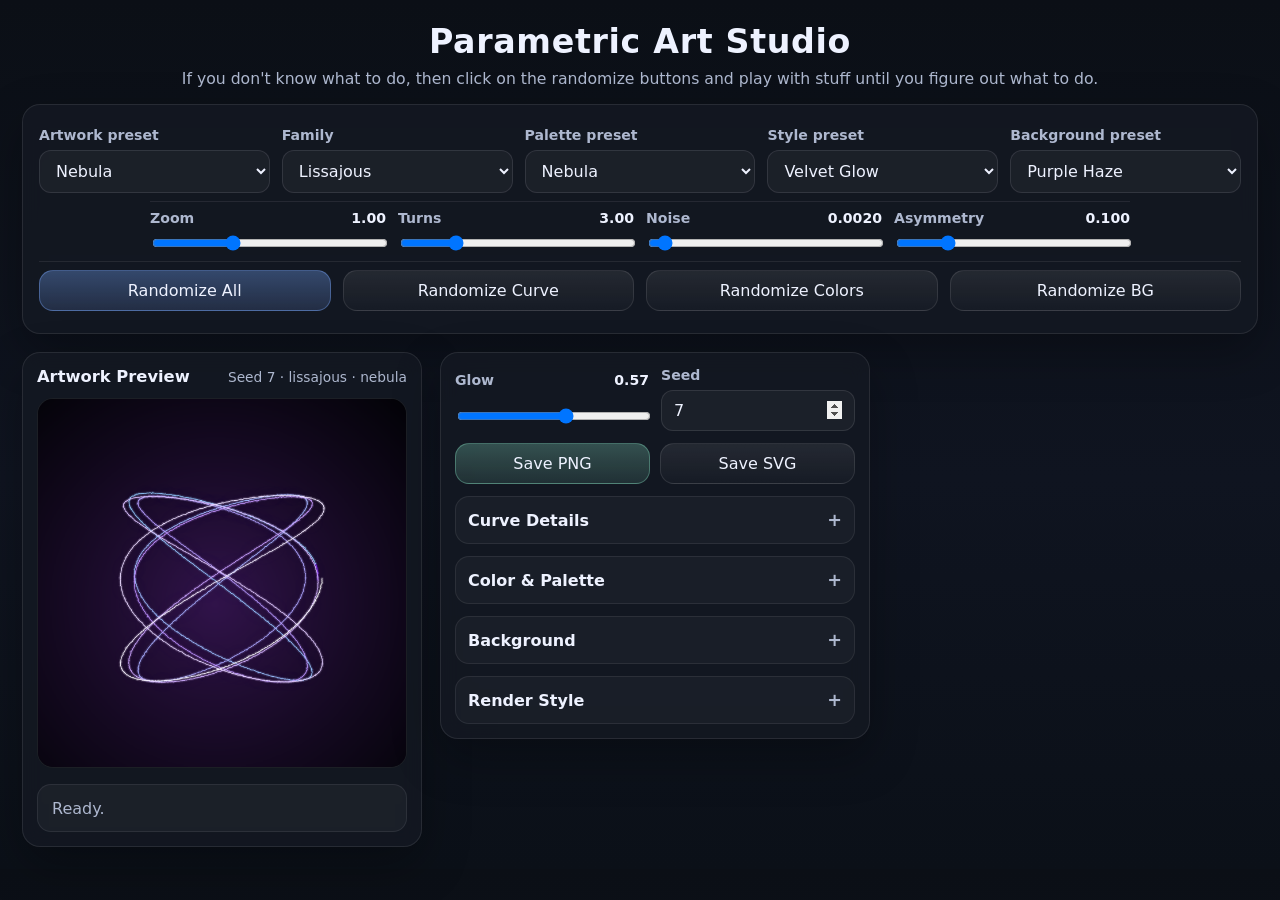
==== index.html @ 6e707bf6 "other part" ====
<!doctype html>
<html lang="en">
  <head>
    <meta charset="utf-8" />
    <meta name="viewport" content="width=device-width, initial-scale=1" />
    <title>Parametric Art Studio</title>
    <style>
      :root {
        --bg: #0d1016;
        --panel: #141923;
        --panel-2: #1a2130;
        --panel-3: #222c3f;
        --border: rgba(255, 255, 255, 0.09);
        --text: #eef2ff;
        --muted: #aeb8cf;
        --accent: #79a8ff;
        --accent-2: #8ae6c6;
        --danger: #ff7b91;
        --shadow: 0 18px 48px rgba(0, 0, 0, 0.28);
        --radius: 18px;
        --radius-sm: 12px;
      }
      * {
        box-sizing: border-box;
      }
      html,
      body {
        margin: 0;
        background: linear-gradient(180deg, #0b0f16, #0f1420 55%, #0b1018);
        color: var(--text);
        font-family:
          Inter,
          system-ui,
          -apple-system,
          BlinkMacSystemFont,
          "Segoe UI",
          sans-serif;
      }
      body {
        padding: 22px;
      }
      .app {
        max-width: 1540px;
        margin: 0 auto;
      }
      .header {
        text-align: center;
        margin-bottom: 16px;
      }
      .header h1 {
        margin: 0;
        font-size: clamp(1.6rem, 2.6vw, 2.3rem);
        font-weight: 700;
        letter-spacing: 0.02em;
      }
      .header p {
        margin: 8px 0 0;
        color: var(--muted);
        font-size: 0.98rem;
      }
      .quick-create {
        background: rgba(20, 25, 35, 0.82);
        border: 1px solid var(--border);
        border-radius: var(--radius);
        padding: 14px 16px;
        box-shadow: var(--shadow);
        backdrop-filter: blur(10px);
        margin-bottom: 18px;
      }
      .qc-row {
        display: grid;
        gap: 12px;
        padding: 8px 0;
      }
      .qc-row + .qc-row {
        border-top: 1px solid rgba(255, 255, 255, 0.08);
      }
      .qc-row.row-presets {
        grid-template-columns: repeat(5, minmax(160px, 1fr));
      }
      .qc-row.row-shared {
        grid-template-columns: repeat(4, minmax(180px, 1fr));
        max-width: 980px;
        margin: 0 auto;
      }
      .qc-row.row-actions {
        grid-template-columns: repeat(4, minmax(160px, 1fr));
      }
      .main {
        display: grid;
        grid-template-columns: minmax(400px, 0.5fr) 430px;
        gap: 18px;
        align-items: start;
      }
      .preview-card,
      .controls-card {
        background: rgba(20, 25, 35, 0.82);
        border: 1px solid var(--border);
        border-radius: var(--radius);
        box-shadow: var(--shadow);
        backdrop-filter: blur(10px);
      }
      .preview-card {
        padding: 14px;
      }
      .preview-top {
        display: flex;
        justify-content: space-between;
        align-items: center;
        gap: 12px;
        margin-bottom: 12px;
      }
      .preview-top h2 {
        font-size: 1.02rem;
        margin: 0;
        font-weight: 600;
      }
      .preview-meta {
        color: var(--muted);
        font-size: 0.86rem;
      }
      .preview-wrap {
        position: relative;
        width: 100%;
        aspect-ratio: 1/1;
        background: #090c12;
        border-radius: 16px;
        overflow: hidden;
        border: 1px solid rgba(255, 255, 255, 0.08);
      }
      canvas#preview {
        width: 100%;
        height: 100%;
        display: block;
      }
      .controls-card {
        padding: 14px;
      }
      .sticky {
        position: sticky;
        top: 18px;
      }
      .control-grid-2 {
        display: grid;
        grid-template-columns: 1fr 1fr;
        gap: 12px;
        margin-bottom: 12px;
      }
      .control {
        display: grid;
        gap: 7px;
        min-width: 0;
      }
      .control label,
      .inline-label {
        display: flex;
        justify-content: space-between;
        align-items: center;
        gap: 10px;
        font-size: 0.88rem;
        color: var(--muted);
        font-weight: 600;
      }
      .control input[type="range"] {
        width: 100%;
      }
      .control input[type="number"],
      .control select,
      .control input[type="color"] {
        width: 100%;
        border: 1px solid rgba(255, 255, 255, 0.1);
        border-radius: 12px;
        background: rgba(255, 255, 255, 0.04);
        color: var(--text);
        padding: 10px 12px;
        font: inherit;
      }
      .control input[type="number"]::-webkit-outer-spin-button,
      .control input[type="number"]::-webkit-inner-spin-button {
        opacity: 1;
      }
      .control input[type="color"] {
        padding: 6px;
        min-height: 42px;
      }
      .readout {
        color: var(--text);
        font-variant-numeric: tabular-nums;
      }
      .button-row {
        display: grid;
        grid-template-columns: 1fr 1fr;
        gap: 10px;
        margin-bottom: 12px;
      }
      .button-row.single {
        grid-template-columns: 1fr;
      }
      button {
        border: 1px solid rgba(255, 255, 255, 0.1);
        border-radius: 14px;
        background: linear-gradient(
          180deg,
          rgba(255, 255, 255, 0.08),
          rgba(255, 255, 255, 0.02)
        );
        color: var(--text);
        font: inherit;
        padding: 10px 14px;
        cursor: pointer;
        transition:
          transform 0.12s ease,
          border-color 0.12s ease,
          background 0.12s ease;
      }
      button:hover {
        transform: translateY(-1px);
        border-color: rgba(255, 255, 255, 0.18);
      }
      button.primary {
        background: linear-gradient(
          180deg,
          rgba(121, 168, 255, 0.34),
          rgba(121, 168, 255, 0.16)
        );
        border-color: rgba(121, 168, 255, 0.38);
      }
      button.success {
        background: linear-gradient(
          180deg,
          rgba(138, 230, 198, 0.28),
          rgba(138, 230, 198, 0.12)
        );
        border-color: rgba(138, 230, 198, 0.34);
      }
      details {
        background: rgba(255, 255, 255, 0.03);
        border: 1px solid rgba(255, 255, 255, 0.08);
        border-radius: 14px;
        padding: 0 12px;
        margin-top: 12px;
        overflow: hidden;
      }
      details[open] {
        background: rgba(255, 255, 255, 0.045);
      }
      summary {
        list-style: none;
        cursor: pointer;
        padding: 13px 0;
        font-weight: 600;
        display: flex;
        align-items: center;
        justify-content: space-between;
      }
      summary::-webkit-details-marker {
        display: none;
      }
      summary::after {
        content: "+";
        color: var(--muted);
        font-size: 1.1rem;
      }
      details[open] summary::after {
        content: "–";
      }
      .panel-body {
        padding: 0 0 14px;
        display: grid;
        gap: 12px;
      }
      .subgroup {
        display: grid;
        gap: 10px;
        padding: 12px;
        background: rgba(255, 255, 255, 0.03);
        border: 1px solid rgba(255, 255, 255, 0.06);
        border-radius: 12px;
      }
      .subgroup-title {
        font-size: 0.8rem;
        letter-spacing: 0.05em;
        color: var(--muted);
        text-transform: uppercase;
        font-weight: 700;
      }
      .palette-grid {
        display: grid;
        grid-template-columns: repeat(2, minmax(0, 1fr));
        gap: 10px;
      }
      .palette-grid .control {
        min-width: 0;
      }
      .inline-check {
        display: flex;
        align-items: center;
        justify-content: space-between;
        gap: 12px;
        padding: 8px 0 2px;
        color: var(--muted);
        font-size: 0.88rem;
        font-weight: 600;
      }
      .mode-select {
        display: grid;
        gap: 10px;
      }
      .status {
        margin-top: 16px;
        border: 1px solid rgba(255, 255, 255, 0.08);
        background: rgba(255, 255, 255, 0.04);
        color: var(--muted);
        padding: 12px 14px;
        border-radius: 14px;
        min-height: 48px;
        display: flex;
        align-items: center;
      }
      .status.good {
        border-color: rgba(138, 230, 198, 0.22);
        color: #dcfff3;
      }
      .status.warn {
        border-color: rgba(255, 123, 145, 0.22);
        color: #ffe0e6;
      }
      .muted-note {
        color: var(--muted);
        font-size: 0.82rem;
        line-height: 1.4;
      }
      .hidden {
        display: none !important;
      }
      @media (max-width: 1180px) {
        .main {
          grid-template-columns: 1fr;
        }
        .sticky {
          position: static;
        }
      }
      @media (max-width: 920px) {
        .qc-row.row-presets {
          grid-template-columns: repeat(2, minmax(0, 1fr));
        }
        .qc-row.row-shared {
          grid-template-columns: repeat(2, minmax(0, 1fr));
        }
        .qc-row.row-actions {
          grid-template-columns: repeat(2, minmax(0, 1fr));
        }
        .palette-grid {
          grid-template-columns: 1fr;
        }
      }
      @media (max-width: 560px) {
        body {
          padding: 14px;
        }
        .qc-row.row-presets,
        .qc-row.row-shared,
        .qc-row.row-actions,
        .control-grid-2,
        .button-row {
          grid-template-columns: 1fr;
        }
      }
    </style>
  </head>
  <body>
    <div class="app">
      <div class="header">
        <h1>Parametric Art Studio</h1>
        <p>
          If you don't know what to do, then click on the randomize buttons and
          play with stuff until you figure out what to do.
        </p>
      </div>

      <section class="quick-create">
        <div class="qc-row row-presets">
          <div class="control">
            <label for="artwork_preset">Artwork preset</label
            ><select id="artwork_preset"></select>
          </div>
          <div class="control">
            <label for="family">Family</label
            ><select id="family"></select>
          </div>
          <div class="control">
            <label for="palette_preset">Palette preset</label
            ><select id="palette_preset"></select>
          </div>
          <div class="control">
            <label for="style_preset">Style preset</label
            ><select id="style_preset"></select>
          </div>
          <div class="control">
            <label for="background_preset">Background preset</label
            ><select id="background_preset"></select>
          </div>
        </div>
        <div class="qc-row row-shared">
          <div class="control">
            <label for="zoom"
              >Zoom
              <span
                class="readout"
                data-output-for="zoom"
                data-decimals="2"
              ></span
            ></label>
            <input id="zoom" type="range" min="0.5" max="2" step="0.01" />
          </div>
          <div class="control">
            <label for="turns"
              >Turns
              <span
                class="readout"
                data-output-for="turns"
                data-decimals="2"
              ></span
            ></label>
            <input id="turns" type="range" min="0.5" max="12" step="0.1" />
          </div>
          <div class="control">
            <label for="noise_strength"
              >Noise
              <span
                class="readout"
                data-output-for="noise_strength"
                data-decimals="4"
              ></span
            ></label>
            <input
              id="noise_strength"
              type="range"
              min="0"
              max="0.05"
              step="0.0005"
            />
          </div>
          <div class="control">
            <label for="asymmetry"
              >Asymmetry
              <span
                class="readout"
                data-output-for="asymmetry"
                data-decimals="3"
              ></span
            ></label>
            <input id="asymmetry" type="range" min="0" max="0.5" step="0.005" />
          </div>
        </div>
        <div class="qc-row row-actions">
          <button id="btn_randomize_all" class="primary">Randomize All</button>
          <button id="btn_randomize_curve">Randomize Curve</button>
          <button id="btn_randomize_colors">Randomize Colors</button>
          <button id="btn_randomize_background">Randomize BG</button>
        </div>
      </section>

      <section class="main">
        <div class="preview-card">
          <div class="preview-top">
            <h2>Artwork Preview</h2>
            <div class="preview-meta" id="preview_meta">
              Seed 7 · lissajous · nebula
            </div>
          </div>
          <div class="preview-wrap">
            <canvas id="preview"></canvas>
          </div>
          <div class="status" id="status">Ready.</div>
        </div>

        <div class="controls-card sticky">
          <div class="control-grid-2">
            <div class="control">
              <label for="glow_macro"
                >Glow
                <span
                  class="readout"
                  data-output-for="glow_macro"
                  data-decimals="2"
                ></span
              ></label>
              <input id="glow_macro" type="range" min="0" max="1" step="0.01" />
            </div>
            <div class="control">
              <label for="seed">Seed</label>
              <input id="seed" type="number" min="0" max="9999" step="1" />
            </div>
          </div>

          <div class="button-row">
            <button id="btn_save_png" class="success">Save PNG</button>
            <button id="btn_save_svg">Save SVG</button>
          </div>

          <details>
            <summary>Curve Details</summary>
            <div class="panel-body">
              <div id="curve_box_lissajous" class="subgroup">
                <div class="subgroup-title">Lissajous</div>
                <div class="control">
                  <label for="liss_a"
                    >A frequency
                    <span
                      class="readout"
                      data-output-for="liss_a"
                      data-decimals="0"
                    ></span></label
                  ><input id="liss_a" type="range" min="1" max="12" step="1" />
                </div>
                <div class="control">
                  <label for="liss_b"
                    >B frequency
                    <span
                      class="readout"
                      data-output-for="liss_b"
                      data-decimals="0"
                    ></span></label
                  ><input id="liss_b" type="range" min="1" max="12" step="1" />
                </div>
                <div class="control">
                  <label for="liss_delta"
                    >Phase
                    <span
                      class="readout"
                      data-output-for="liss_delta"
                      data-decimals="2"
                    ></span></label
                  ><input
                    id="liss_delta"
                    type="range"
                    min="0"
                    max="6.283185307179586"
                    step="0.01"
                  />
                </div>
              </div>
              <div id="curve_box_rose" class="subgroup">
                <div class="subgroup-title">Rose</div>
                <div class="control">
                  <label for="rose_k"
                    >Petal k
                    <span
                      class="readout"
                      data-output-for="rose_k"
                      data-decimals="0"
                    ></span></label
                  ><input id="rose_k" type="range" min="1" max="16" step="1" />
                </div>
                <div class="control">
                  <label for="rose_radial_wobble"
                    >Radial wobble
                    <span
                      class="readout"
                      data-output-for="rose_radial_wobble"
                      data-decimals="3"
                    ></span></label
                  ><input
                    id="rose_radial_wobble"
                    type="range"
                    min="0"
                    max="0.5"
                    step="0.005"
                  />
                </div>
                <div class="control">
                  <label for="rose_wobble_freq"
                    >Wobble frequency
                    <span
                      class="readout"
                      data-output-for="rose_wobble_freq"
                      data-decimals="0"
                    ></span></label
                  ><input
                    id="rose_wobble_freq"
                    type="range"
                    min="1"
                    max="20"
                    step="1"
                  />
                </div>
              </div>
              <div id="curve_box_epitrochoid" class="subgroup">
                <div class="subgroup-title">Epitrochoid</div>
                <div class="control">
                  <label for="epi_R"
                    >Outer R
                    <span
                      class="readout"
                      data-output-for="epi_R"
                      data-decimals="0"
                    ></span></label
                  ><input id="epi_R" type="range" min="1" max="12" step="1" />
                </div>
                <div class="control">
                  <label for="epi_r"
                    >Inner r
                    <span
                      class="readout"
                      data-output-for="epi_r"
                      data-decimals="0"
                    ></span></label
                  ><input id="epi_r" type="range" min="1" max="12" step="1" />
                </div>
                <div class="control">
                  <label for="epi_d"
                    >Offset d
                    <span
                      class="readout"
                      data-output-for="epi_d"
                      data-decimals="2"
                    ></span></label
                  ><input id="epi_d" type="range" min="0" max="12" step="0.1" />
                </div>
              </div>
              <div id="curve_box_burst" class="subgroup">
                <div class="subgroup-title">Burst</div>
                <div class="control">
                  <label for="burst_amp1"
                    >Amp 1
                    <span
                      class="readout"
                      data-output-for="burst_amp1"
                      data-decimals="2"
                    ></span></label
                  ><input
                    id="burst_amp1"
                    type="range"
                    min="0"
                    max="1"
                    step="0.01"
                  />
                </div>
                <div class="control">
                  <label for="burst_amp2"
                    >Amp 2
                    <span
                      class="readout"
                      data-output-for="burst_amp2"
                      data-decimals="2"
                    ></span></label
                  ><input
                    id="burst_amp2"
                    type="range"
                    min="0"
                    max="1"
                    step="0.01"
                  />
                </div>
                <div class="control">
                  <label for="burst_f1"
                    >Freq 1
                    <span
                      class="readout"
                      data-output-for="burst_f1"
                      data-decimals="0"
                    ></span></label
                  ><input
                    id="burst_f1"
                    type="range"
                    min="1"
                    max="30"
                    step="1"
                  />
                </div>
                <div class="control">
                  <label for="burst_f2"
                    >Freq 2
                    <span
                      class="readout"
                      data-output-for="burst_f2"
                      data-decimals="0"
                    ></span></label
                  ><input
                    id="burst_f2"
                    type="range"
                    min="1"
                    max="30"
                    step="1"
                  />
                </div>
                <div class="control">
                  <label for="burst_delta"
                    >Phase
                    <span
                      class="readout"
                      data-output-for="burst_delta"
                      data-decimals="2"
                    ></span></label
                  ><input
                    id="burst_delta"
                    type="range"
                    min="0"
                    max="6.283185307179586"
                    step="0.01"
                  />
                </div>
              </div>
            </div>
          </details>

          <details>
            <summary>Color &amp; Palette</summary>
            <div class="panel-body">
              <div class="control">
                <label for="color_mode">Mode</label
                ><select id="color_mode"></select>
              </div>

              <div id="color_box_palette" class="subgroup">
                <div class="subgroup-title">Palette</div>
                <div class="control">
                  <label for="palette_name">Palette</label
                  ><select id="palette_name"></select>
                </div>
                <div class="control">
                  <label for="palette_distribution">Distribution</label
                  ><select id="palette_distribution"></select>
                </div>
                <label class="inline-check"
                  ><span>Manual palette</span
                  ><input id="palette_manual_enabled" type="checkbox"
                /></label>
                <div id="palette_manual_block">
                  <div class="control">
                    <label for="palette_size"
                      >Palette size
                      <span
                        class="readout"
                        data-output-for="palette_size"
                        data-decimals="0"
                      ></span></label
                    ><input
                      id="palette_size"
                      type="range"
                      min="2"
                      max="6"
                      step="1"
                    />
                  </div>
                  <div class="palette-grid">
                    <div class="control" id="palette_color_wrap_1">
                      <label for="palette_color_1">Color 1</label
                      ><input id="palette_color_1" type="color" />
                    </div>
                    <div class="control" id="palette_color_wrap_2">
                      <label for="palette_color_2">Color 2</label
                      ><input id="palette_color_2" type="color" />
                    </div>
                    <div class="control" id="palette_color_wrap_3">
                      <label for="palette_color_3">Color 3</label
                      ><input id="palette_color_3" type="color" />
                    </div>
                    <div class="control" id="palette_color_wrap_4">
                      <label for="palette_color_4">Color 4</label
                      ><input id="palette_color_4" type="color" />
                    </div>
                    <div class="control" id="palette_color_wrap_5">
                      <label for="palette_color_5">Color 5</label
                      ><input id="palette_color_5" type="color" />
                    </div>
                    <div class="control" id="palette_color_wrap_6">
                      <label for="palette_color_6">Color 6</label
                      ><input id="palette_color_6" type="color" />
                    </div>
                  </div>
                </div>
              </div>

              <div id="color_box_colormap" class="subgroup">
                <div class="subgroup-title">Colormap</div>
                <div class="control">
                  <label for="colormap">Colormap</label
                  ><select id="colormap"></select>
                </div>
                <div class="control">
                  <label for="colormap_span_lo"
                    >Span low
                    <span
                      class="readout"
                      data-output-for="colormap_span_lo"
                      data-decimals="2"
                    ></span></label
                  ><input
                    id="colormap_span_lo"
                    type="range"
                    min="0"
                    max="1"
                    step="0.01"
                  />
                </div>
                <div class="control">
                  <label for="colormap_span_hi"
                    >Span high
                    <span
                      class="readout"
                      data-output-for="colormap_span_hi"
                      data-decimals="2"
                    ></span></label
                  ><input
                    id="colormap_span_hi"
                    type="range"
                    min="0"
                    max="1"
                    step="0.01"
                  />
                </div>
              </div>

              <div class="control">
                <label for="curve_opacity"
                  >Curve opacity
                  <span
                    class="readout"
                    data-output-for="curve_opacity"
                    data-decimals="2"
                  ></span></label
                ><input
                  id="curve_opacity"
                  type="range"
                  min="0.1"
                  max="1"
                  step="0.01"
                />
              </div>
              <div class="control">
                <label for="num_curve_colors"
                  >Curve colors
                  <span
                    class="readout"
                    data-output-for="num_curve_colors"
                    data-decimals="0"
                  ></span></label
                ><input
                  id="num_curve_colors"
                  type="range"
                  min="1"
                  max="12"
                  step="1"
                />
              </div>
              <div class="control">
                <label for="color_shift"
                  >Color shift
                  <span
                    class="readout"
                    data-output-for="color_shift"
                    data-decimals="2"
                  ></span></label
                ><input
                  id="color_shift"
                  type="range"
                  min="-0.5"
                  max="0.5"
                  step="0.01"
                />
              </div>
            </div>
          </details>

          <details>
            <summary>Background</summary>
            <div class="panel-body">
              <div class="control">
                <label for="background_mode">Background mode</label
                ><select id="background_mode"></select>
              </div>

              <div id="bg_box_solid" class="subgroup">
                <div class="subgroup-title">Solid</div>
                <div class="control">
                  <label for="bg_solid_color">Color</label
                  ><input id="bg_solid_color" type="color" />
                </div>
              </div>
              <div id="bg_box_linear" class="subgroup">
                <div class="subgroup-title">Linear</div>
                <div class="control">
                  <label for="bg_linear_top">Top</label
                  ><input id="bg_linear_top" type="color" />
                </div>
                <div class="control">
                  <label for="bg_linear_bottom">Bottom</label
                  ><input id="bg_linear_bottom" type="color" />
                </div>
                <div class="control">
                  <label for="bg_linear_angle"
                    >Angle
                    <span
                      class="readout"
                      data-output-for="bg_linear_angle"
                      data-decimals="0"
                    ></span></label
                  ><input
                    id="bg_linear_angle"
                    type="range"
                    min="0"
                    max="180"
                    step="1"
                  />
                </div>
              </div>
              <div id="bg_box_radial" class="subgroup">
                <div class="subgroup-title">Radial</div>
                <div class="control">
                  <label for="bg_radial_inner">Inner</label
                  ><input id="bg_radial_inner" type="color" />
                </div>
                <div class="control">
                  <label for="bg_radial_outer">Outer</label
                  ><input id="bg_radial_outer" type="color" />
                </div>
                <div class="control">
                  <label for="bg_radial_center_x"
                    >Center X
                    <span
                      class="readout"
                      data-output-for="bg_radial_center_x"
                      data-decimals="2"
                    ></span></label
                  ><input
                    id="bg_radial_center_x"
                    type="range"
                    min="0"
                    max="1"
                    step="0.01"
                  />
                </div>
                <div class="control">
                  <label for="bg_radial_center_y"
                    >Center Y
                    <span
                      class="readout"
                      data-output-for="bg_radial_center_y"
                      data-decimals="2"
                    ></span></label
                  ><input
                    id="bg_radial_center_y"
                    type="range"
                    min="0"
                    max="1"
                    step="0.01"
                  />
                </div>
                <div class="control">
                  <label for="bg_radial_radius_bias"
                    >Radius bias
                    <span
                      class="readout"
                      data-output-for="bg_radial_radius_bias"
                      data-decimals="2"
                    ></span></label
                  ><input
                    id="bg_radial_radius_bias"
                    type="range"
                    min="0.25"
                    max="2"
                    step="0.01"
                  />
                </div>
              </div>
              <div id="bg_box_mesh" class="subgroup">
                <div class="subgroup-title">Mesh</div>
                <div class="control">
                  <label for="bg_mesh_tl">Top left</label
                  ><input id="bg_mesh_tl" type="color" />
                </div>
                <div class="control">
                  <label for="bg_mesh_tr">Top right</label
                  ><input id="bg_mesh_tr" type="color" />
                </div>
                <div class="control">
                  <label for="bg_mesh_bl">Bottom left</label
                  ><input id="bg_mesh_bl" type="color" />
                </div>
                <div class="control">
                  <label for="bg_mesh_br">Bottom right</label
                  ><input id="bg_mesh_br" type="color" />
                </div>
              </div>

              <div class="control">
                <label for="bg_brightness"
                  >Brightness
                  <span
                    class="readout"
                    data-output-for="bg_brightness"
                    data-decimals="2"
                  ></span></label
                ><input
                  id="bg_brightness"
                  type="range"
                  min="0.5"
                  max="1.5"
                  step="0.01"
                />
              </div>
              <div class="control">
                <label for="bg_contrast"
                  >Contrast
                  <span
                    class="readout"
                    data-output-for="bg_contrast"
                    data-decimals="2"
                  ></span></label
                ><input
                  id="bg_contrast"
                  type="range"
                  min="0.5"
                  max="1.5"
                  step="0.01"
                />
              </div>
              <div class="control">
                <label for="bg_texture_strength"
                  >Texture
                  <span
                    class="readout"
                    data-output-for="bg_texture_strength"
                    data-decimals="3"
                  ></span></label
                ><input
                  id="bg_texture_strength"
                  type="range"
                  min="0"
                  max="0.25"
                  step="0.005"
                />
              </div>
              <div class="control">
                <label for="bg_vignette_strength"
                  >Vignette
                  <span
                    class="readout"
                    data-output-for="bg_vignette_strength"
                    data-decimals="2"
                  ></span></label
                ><input
                  id="bg_vignette_strength"
                  type="range"
                  min="0"
                  max="0.8"
                  step="0.01"
                />
              </div>
            </div>
          </details>

          <details>
            <summary>Render Style</summary>
            <div class="panel-body">
              <div class="control">
                <label for="line_width"
                  >Line width
                  <span
                    class="readout"
                    data-output-for="line_width"
                    data-decimals="2"
                  ></span></label
                ><input
                  id="line_width"
                  type="range"
                  min="0.3"
                  max="5"
                  step="0.01"
                />
              </div>
              <div class="control">
                <label for="glow_layers"
                  >Glow layers
                  <span
                    class="readout"
                    data-output-for="glow_layers"
                    data-decimals="0"
                  ></span></label
                ><input
                  id="glow_layers"
                  type="range"
                  min="0"
                  max="20"
                  step="1"
                />
              </div>
              <div class="control">
                <label for="glow_alpha"
                  >Glow alpha
                  <span
                    class="readout"
                    data-output-for="glow_alpha"
                    data-decimals="3"
                  ></span></label
                ><input
                  id="glow_alpha"
                  type="range"
                  min="0"
                  max="0.2"
                  step="0.001"
                />
              </div>
              <div class="control">
                <label for="glow_scale"
                  >Glow scale
                  <span
                    class="readout"
                    data-output-for="glow_scale"
                    data-decimals="2"
                  ></span></label
                ><input
                  id="glow_scale"
                  type="range"
                  min="1"
                  max="6"
                  step="0.01"
                />
              </div>
              <div class="control">
                <label for="main_alpha"
                  >Main alpha
                  <span
                    class="readout"
                    data-output-for="main_alpha"
                    data-decimals="2"
                  ></span></label
                ><input
                  id="main_alpha"
                  type="range"
                  min="0.1"
                  max="1"
                  step="0.01"
                />
              </div>
              <label class="inline-check"
                ><span>Mystery Switch</span
                ><input id="segment_blending" type="checkbox"
              /></label>
            </div>
          </details>
        </div>
      </section>
    </div>

    <script>
      const DATA = {
        FAMILY_OPTIONS: [
          ["Lissajous", "lissajous"],
          ["Rose", "rose"],
          ["Epitrochoid", "epitrochoid"],
          ["Burst", "burst"],
        ],
        COLOR_MODE_OPTIONS: [
          ["Palette", "palette"],
          ["Colormap", "colormap"],
        ],
        BACKGROUND_MODE_OPTIONS: [
          ["Solid", "solid"],
          ["Linear", "linear"],
          ["Radial", "radial"],
          ["Mesh", "mesh"],
        ],
        PALETTE_DISTRIBUTION_OPTIONS: [
          ["Even Segments", "even_segments"],
          ["Weighted", "weighted"],
          ["Gradient Blend", "gradient_blend"],
        ],
        DEFAULT_RANDOMIZATION_INTENSITY: "moderate",
        CURATED_COLORMAPS: [
          "winter",
          "spring",
          "summer",
          "autumn",
          "viridis",
          "plasma",
          "cividis",
          "cool",
          "twilight",
          "turbo",
          "hsv",
          "jet",
        ],
        POINTS: 10000,
        PALETTE_PRESETS: {
          custom: [],
          nebula: ["#8fd3ff", "#bf8fff", "#ffffff"],
          aurora: ["#72f1b8", "#7ea8ff", "#d9a7ff"],
          ember: ["#ffb347", "#ff7043", "#fff1cc"],
          sunset_bloom: ["#ff8fa3", "#ffc6a5", "#ffe8d6"],
          ice_mono: ["#dff6ff", "#89c2ff", "#5a87ff"],
          noir_neon: ["#f5f5f5", "#ff00aa", "#101010"],
          gold_filament: ["#ffd166", "#fff1b6", "#8c6a00"],
          plasma: ["#00e5ff", "#7b61ff", "#ffffff"],
        },
        BACKGROUND_PRESETS: {
          custom: { mode: "linear" },
          deep_space: {
            mode: "linear",
            linear: { top: "#120a2a", bottom: "#030308", angle: 90 },
          },
          purple_haze: {
            mode: "radial",
            radial: {
              inner: "#31134b",
              outer: "#030308",
              center_x: 0.48,
              center_y: 0.56,
              radius_bias: 1.0,
            },
          },
          ember_fog: {
            mode: "radial",
            radial: {
              inner: "#4b180f",
              outer: "#040202",
              center_x: 0.52,
              center_y: 0.45,
              radius_bias: 1.15,
            },
          },
          cyan_void: {
            mode: "linear",
            linear: { top: "#07111d", bottom: "#020204", angle: 90 },
          },
          twilight_mesh: {
            mode: "mesh",
            mesh: {
              tl: "#160a2f",
              tr: "#09203f",
              bl: "#030308",
              br: "#1e0d2b",
            },
          },
          warm_smoke: {
            mode: "linear",
            linear: { top: "#2b160f", bottom: "#060303", angle: 90 },
          },
          velvet_black: {
            mode: "radial",
            radial: {
              inner: "#171721",
              outer: "#020202",
              center_x: 0.5,
              center_y: 0.5,
              radius_bias: 0.9,
            },
          },
          aurora_night: {
            mode: "linear",
            linear: { top: "#0b1a20", bottom: "#130d29", angle: 90 },
          },
        },
        STYLE_PRESETS: {
          custom: {},
          fine_wire: {
            line_width: 1.0,
            glow_layers: 4,
            glow_alpha: 0.025,
            glow_scale: 1.4,
            main_alpha: 0.98,
          },
          velvet_glow: {
            line_width: 1.6,
            glow_layers: 8,
            glow_alpha: 0.055,
            glow_scale: 2.0,
            main_alpha: 0.95,
          },
          plasma_bloom: {
            line_width: 1.2,
            glow_layers: 12,
            glow_alpha: 0.075,
            glow_scale: 2.6,
            main_alpha: 0.96,
          },
          poster_crisp: {
            line_width: 1.9,
            glow_layers: 2,
            glow_alpha: 0.015,
            glow_scale: 1.15,
            main_alpha: 1.0,
          },
          ghost_trace: {
            line_width: 0.9,
            glow_layers: 6,
            glow_alpha: 0.03,
            glow_scale: 1.7,
            main_alpha: 0.85,
          },
        },
        ARTWORK_PRESETS: {
          custom: {},
          nebula: {
            curve: {
              family: "lissajous",
              turns: 3.0,
              asymmetry: 0.1,
              noise_strength: 0.002,
              params: { a: 3, b: 2, delta: 1.8 },
            },
            style_preset: "velvet_glow",
            palette_preset: "nebula",
            background_preset: "purple_haze",
            color: { mode: "palette", curve_color: "#9ed8ff" },
            meta_seed: 7,
          },
          flower: {
            curve: {
              family: "rose",
              turns: 2.0,
              asymmetry: 0.05,
              noise_strength: 0.001,
              params: { k: 7, radial_wobble: 0.12, wobble_freq: 8 },
            },
            style_preset: "velvet_glow",
            palette_preset: "sunset_bloom",
            background_preset: "ember_fog",
            color: { mode: "palette", curve_color: "#ffd7e6" },
            meta_seed: 12,
          },
          electric: {
            curve: {
              family: "burst",
              turns: 3.0,
              asymmetry: 0.22,
              noise_strength: 0.004,
              params: { amp1: 0.45, amp2: 0.25, f1: 9, f2: 17, delta: 0.7 },
            },
            style_preset: "plasma_bloom",
            palette_preset: "plasma",
            background_preset: "cyan_void",
            color: { mode: "palette" },
            meta_seed: 21,
          },
          spiro: {
            curve: {
              family: "epitrochoid",
              turns: 6.0,
              asymmetry: 0.03,
              noise_strength: 0.0,
              params: { R: 5, r: 3, d: 5 },
            },
            style_preset: "fine_wire",
            palette_preset: "gold_filament",
            background_preset: "warm_smoke",
            color: { mode: "palette", curve_color: "#fff1b6" },
            meta_seed: 4,
          },
          ember_bloom: {
            curve: {
              family: "rose",
              turns: 2.2,
              asymmetry: 0.08,
              noise_strength: 0.0015,
              params: { k: 5, radial_wobble: 0.09, wobble_freq: 6 },
            },
            style_preset: "velvet_glow",
            palette_preset: "ember",
            background_preset: "ember_fog",
            color: { mode: "palette" },
            meta_seed: 17,
          },
          aurora_wire: {
            curve: {
              family: "lissajous",
              turns: 2.5,
              asymmetry: 0.07,
              noise_strength: 0.001,
              params: { a: 4, b: 7, delta: 0.9 },
            },
            style_preset: "ghost_trace",
            palette_preset: "aurora",
            background_preset: "aurora_night",
            color: { mode: "palette" },
            meta_seed: 8,
          },
          noir_neon: {
            curve: {
              family: "epitrochoid",
              turns: 5.0,
              asymmetry: 0.02,
              noise_strength: 0.0,
              params: { R: 7, r: 4, d: 5 },
            },
            style_preset: "poster_crisp",
            palette_preset: "noir_neon",
            background_preset: "velvet_black",
            color: { mode: "palette", curve_color: "#f5f5f5" },
            meta_seed: 30,
          },
          plasma_halo: {
            curve: {
              family: "burst",
              turns: 4.0,
              asymmetry: 0.2,
              noise_strength: 0.006,
              params: { amp1: 0.52, amp2: 0.18, f1: 11, f2: 19, delta: 0.35 },
            },
            style_preset: "plasma_bloom",
            palette_preset: "plasma",
            background_preset: "deep_space",
            color: { mode: "palette" },
            meta_seed: 26,
          },
        },
        FAMILY_PARAM_DEFAULTS: {
          lissajous: { a: 3.0, b: 2.0, delta: 1.5707963267948966 },
          rose: { k: 5.0, radial_wobble: 0.12, wobble_freq: 6.0 },
          epitrochoid: { R: 5.0, r: 3.0, d: 5.0 },
          burst: { amp1: 0.45, amp2: 0.22, f1: 8.0, f2: 17.0, delta: 0.3 },
        },
        PARAM_RANGES: {
          "curve.turns": [0.5, 12.0],
          "curve.asymmetry": [0.0, 0.5],
          "curve.noise_strength": [0.0, 0.05],
          "curve.zoom": [0.5, 2.0],
          "style.line_width": [0.3, 5.0],
          "style.glow_layers": [0, 20],
          "style.glow_alpha": [0.0, 0.2],
          "style.glow_scale": [1.0, 6.0],
          "style.main_alpha": [0.1, 1.0],
          "background.brightness": [0.5, 1.5],
          "background.contrast": [0.5, 1.5],
          "background.texture_strength": [0.0, 0.25],
          "background.vignette_strength": [0.0, 0.8],
          "lissajous.a": [1, 12],
          "lissajous.b": [1, 12],
          "lissajous.delta": [0, 6.283185307179586],
          "rose.k": [1, 16],
          "rose.radial_wobble": [0.0, 0.5],
          "rose.wobble_freq": [1, 20],
          "epitrochoid.R": [1, 12],
          "epitrochoid.r": [1, 12],
          "epitrochoid.d": [0, 12],
          "burst.amp1": [0.0, 1.0],
          "burst.amp2": [0.0, 1.0],
          "burst.f1": [1, 30],
          "burst.f2": [1, 30],
          "burst.delta": [0, 6.283185307179586],
        },
        DEFAULT_SETTINGS: {
          meta: {
            artwork_preset: "nebula",
            style_preset: "velvet_glow",
            palette_preset: "nebula",
            background_preset: "purple_haze",
            seed: 7,
          },
          curve: {
            family: "lissajous",
            turns: 3.0,
            asymmetry: 0.1,
            noise_strength: 0.002,
            zoom: 1.0,
            params: { a: 3.0, b: 2.0, delta: 1.5707963267948966 },
          },
          style: {
            glow_macro: 0.6,
            line_width: 1.6,
            glow_layers: 8,
            glow_alpha: 0.055,
            glow_scale: 2.0,
            main_alpha: 0.95,
            segment_blending: true,
          },
          color: {
            mode: "palette",
            curve_color: "#9ed8ff",
            palette_name: "nebula",
            palette_colors: ["#8fd3ff", "#bf8fff", "#ffffff"],
            palette_size: 3,
            palette_distribution: "even_segments",
            colormap: "viridis",
            colormap_span: [0.1, 0.9],
            num_curve_colors: 3,
            curve_opacity: 0.95,
            color_shift: 0.0,
            manual_palette: false,
          },
          background: {
            mode: "radial",
            preset: "purple_haze",
            solid_color: "#05060a",
            linear: { top: "#120a2a", bottom: "#030308", angle: 90 },
            radial: {
              inner: "#31134b",
              outer: "#030308",
              center_x: 0.48,
              center_y: 0.56,
              radius_bias: 1.0,
            },
            mesh: {
              tl: "#160a2f",
              tr: "#09203f",
              bl: "#030308",
              br: "#1e0d2b",
            },
            brightness: 1.0,
            contrast: 1.0,
            texture_strength: 0.0,
            vignette_strength: 0.12,
          },
        },
      };

      const CMAPS = {
        winter: ["#0000ff", "#00ffff"],
        spring: ["#ff00ff", "#ffff00"],
        summer: ["#008066", "#ffff66"],
        autumn: ["#ff0000", "#ffff00"],
        viridis: ["#440154", "#3b528b", "#21908d", "#5dc963", "#fde725"],
        plasma: ["#0d0887", "#7e03a8", "#cc4778", "#f89540", "#f0f921"],
        cividis: ["#00204c", "#424086", "#7a7c78", "#bcae6c", "#fee838"],
        cool: ["#00ffff", "#ff00ff"],
        twilight: ["#e2d9e2", "#7b85d4", "#35204a", "#9177a8", "#e2d9e2"],
        turbo: [
          "#30123b",
          "#4145ab",
          "#2ab0ff",
          "#7ded47",
          "#f9ba38",
          "#e53935",
        ],
        hsv: [
          "#ff0000",
          "#ffff00",
          "#00ff00",
          "#00ffff",
          "#0000ff",
          "#ff00ff",
          "#ff0000",
        ],
        jet: ["#00007f", "#0000ff", "#00ffff", "#ffff00", "#ff0000", "#7f0000"],
      };

      const NON_COMPOSITION_WIDGET_KEYS = new Set(["seed"]);
      const CURVE_WIDGET_KEYS = new Set([
        "family",
        "turns",
        "asymmetry",
        "noise_strength",
        "zoom",
        "liss_a",
        "liss_b",
        "liss_delta",
        "rose_k",
        "rose_radial_wobble",
        "rose_wobble_freq",
        "epi_R",
        "epi_r",
        "epi_d",
        "burst_amp1",
        "burst_amp2",
        "burst_f1",
        "burst_f2",
        "burst_delta",
      ]);
      const STYLE_WIDGET_KEYS = new Set([
        "glow_macro",
        "line_width",
        "glow_layers",
        "glow_alpha",
        "glow_scale",
        "main_alpha",
        "segment_blending",
      ]);
      const PALETTE_WIDGET_KEYS = new Set([
        "color_mode",
        "palette_name",
        "palette_manual_enabled",
        "palette_size",
        "palette_distribution",
        "colormap",
        "colormap_span_lo",
        "colormap_span_hi",
        "curve_opacity",
        "num_curve_colors",
        "color_shift",
        "palette_color_1",
        "palette_color_2",
        "palette_color_3",
        "palette_color_4",
        "palette_color_5",
        "palette_color_6",
      ]);
      const BACKGROUND_WIDGET_KEYS = new Set([
        "background_mode",
        "bg_solid_color",
        "bg_linear_top",
        "bg_linear_bottom",
        "bg_linear_angle",
        "bg_radial_inner",
        "bg_radial_outer",
        "bg_radial_center_x",
        "bg_radial_center_y",
        "bg_radial_radius_bias",
        "bg_mesh_tl",
        "bg_mesh_tr",
        "bg_mesh_bl",
        "bg_mesh_br",
        "bg_brightness",
        "bg_contrast",
        "bg_texture_strength",
        "bg_vignette_strength",
      ]);

      const previewCanvas = document.getElementById("preview");
      const statusEl = document.getElementById("status");
      const previewMeta = document.getElementById("preview_meta");
      const previewWrap = document.querySelector(".preview-wrap");

      let state = validateSettings(deepClone(DATA.DEFAULT_SETTINGS));
      let isSyncing = false;
      let renderQueued = false;
      let bgCache = new Map();
      let activeToastKind = "";

      function $(id) {
        return document.getElementById(id);
      }
      function deepClone(v) {
        return JSON.parse(JSON.stringify(v));
      }
      function clamp(v, lo, hi) {
        return Math.max(lo, Math.min(hi, v));
      }
      function lerp(a, b, t) {
        return (1 - t) * a + t * b;
      }
      function titleize(s) {
        return String(s)
          .replace(/_/g, " ")
          .replace(/\b\w/g, (m) => m.toUpperCase());
      }
      function nowTimestampStr() {
        const d = new Date();
        const pad = (n) => String(n).padStart(2, "0");
        return `${d.getFullYear()}${pad(d.getMonth() + 1)}${pad(d.getDate())}_${pad(d.getHours())}${pad(d.getMinutes())}${pad(d.getSeconds())}`;
      }
      function rgbaString(rgb, alpha = 1) {
        return `rgba(${Math.round(rgb[0] * 255)}, ${Math.round(rgb[1] * 255)}, ${Math.round(rgb[2] * 255)}, ${alpha})`;
      }
      function hexToRgb01(hex) {
        const clean = hex.replace("#", "");
        const n = parseInt(
          clean.length === 3
            ? clean
                .split("")
                .map((ch) => ch + ch)
                .join("")
            : clean,
          16,
        );
        return [
          ((n >> 16) & 255) / 255,
          ((n >> 8) & 255) / 255,
          (n & 255) / 255,
        ];
      }
      function rgb01ToHex(rgb) {
        const vals = rgb.map((v) => clamp(v, 0, 1));
        return (
          "#" +
          vals
            .map((v) =>
              Math.round(v * 255)
                .toString(16)
                .padStart(2, "0"),
            )
            .join("")
        );
      }
      function blendRgb(c1, c2, t) {
        return [
          lerp(c1[0], c2[0], t),
          lerp(c1[1], c2[1], t),
          lerp(c1[2], c2[2], t),
        ];
      }
      function rgbToHsv(r, g, b) {
        const max = Math.max(r, g, b),
          min = Math.min(r, g, b);
        const d = max - min;
        let h = 0;
        const s = max === 0 ? 0 : d / max;
        const v = max;
        if (d !== 0) {
          switch (max) {
            case r:
              h = (g - b) / d + (g < b ? 6 : 0);
              break;
            case g:
              h = (b - r) / d + 2;
              break;
            case b:
              h = (r - g) / d + 4;
              break;
          }
          h /= 6;
        }
        return [h, s, v];
      }
      function hsvToRgb(h, s, v) {
        let r, g, b;
        const i = Math.floor(h * 6);
        const f = h * 6 - i;
        const p = v * (1 - s);
        const q = v * (1 - f * s);
        const t = v * (1 - (1 - f) * s);
        switch (i % 6) {
          case 0:
            r = v;
            g = t;
            b = p;
            break;
          case 1:
            r = q;
            g = v;
            b = p;
            break;
          case 2:
            r = p;
            g = v;
            b = t;
            break;
          case 3:
            r = p;
            g = q;
            b = v;
            break;
          case 4:
            r = t;
            g = p;
            b = v;
            break;
          case 5:
            r = v;
            g = p;
            b = q;
            break;
        }
        return [r, g, b];
      }
      function shiftColorHue(hexColor, shift) {
        const rgb = hexToRgb01(hexColor);
        const [h, s, v] = rgbToHsv(rgb[0], rgb[1], rgb[2]);
        return rgb01ToHex(hsvToRgb((h + shift + 1) % 1, s, v));
      }
      function downloadBlob(filename, blob) {
        const url = URL.createObjectURL(blob);
        const a = document.createElement("a");
        a.href = url;
        a.download = filename;
        document.body.appendChild(a);
        a.click();
        setTimeout(() => {
          URL.revokeObjectURL(url);
          a.remove();
        }, 0);
      }
      class RNG {
        constructor(seed) {
          this.seed = Number(seed) >>> 0 || 1;
          this._spare = null;
        }
        random() {
          let t = (this.seed += 0x6d2b79f5);
          t = Math.imul(t ^ (t >>> 15), t | 1);
          t ^= t + Math.imul(t ^ (t >>> 7), t | 61);
          return ((t ^ (t >>> 14)) >>> 0) / 4294967296;
        }
        uniform(lo, hi) {
          return lo + (hi - lo) * this.random();
        }
        integers(lo, hi) {
          return Math.floor(this.uniform(lo, hi));
        }
        normal() {
          if (this._spare !== null) {
            const v = this._spare;
            this._spare = null;
            return v;
          }
          let u = 0,
            v = 0;
          while (u === 0) u = this.random();
          while (v === 0) v = this.random();
          const mag = Math.sqrt(-2 * Math.log(u));
          const z0 = mag * Math.cos(2 * Math.PI * v);
          const z1 = mag * Math.sin(2 * Math.PI * v);
          this._spare = z1;
          return z0;
        }
      }

      function makeDefaultCurveParams(family) {
        return deepClone(DATA.FAMILY_PARAM_DEFAULTS[family]);
      }
      function makeDefaultSettings() {
        return deepClone(DATA.DEFAULT_SETTINGS);
      }
      function inferGlowMacro(settings) {
        const s = settings.style;
        const components = [
          clamp(s.glow_layers / 14.0, 0, 1),
          clamp(s.glow_alpha / 0.085, 0, 1),
          clamp((s.glow_scale - 1.0) / 2.0, 0, 1),
        ];
        return clamp((components[0] + components[1] + components[2]) / 3, 0, 1);
      }
      function syncMacroControls(settings) {
        settings.style.glow_macro = inferGlowMacro(settings);
        return settings;
      }
      function applyGlowMacro(settings) {
        const g = clamp(Number(settings.style.glow_macro ?? 0.6), 0, 1);
        settings.style.glow_layers = Math.round(lerp(0, 14, g));
        settings.style.glow_alpha = lerp(0.0, 0.085, g);
        settings.style.glow_scale = lerp(1.0, 3.0, g);
        return settings;
      }
      function validateCurveSettings(settings) {
        const curve = settings.curve;
        const fams = new Set(DATA.FAMILY_OPTIONS.map((v) => v[1]));
        if (!fams.has(curve.family)) curve.family = "lissajous";
        curve.turns = clamp(
          Number(curve.turns),
          ...DATA.PARAM_RANGES["curve.turns"],
        );
        curve.asymmetry = clamp(
          Number(curve.asymmetry),
          ...DATA.PARAM_RANGES["curve.asymmetry"],
        );
        curve.noise_strength = clamp(
          Number(curve.noise_strength),
          ...DATA.PARAM_RANGES["curve.noise_strength"],
        );
        curve.zoom = clamp(
          Number(curve.zoom),
          ...DATA.PARAM_RANGES["curve.zoom"],
        );
        const base = makeDefaultCurveParams(curve.family);
        Object.assign(base, curve.params || {});
        if (curve.family === "lissajous") {
          base.a = clamp(Number(base.a), ...DATA.PARAM_RANGES["lissajous.a"]);
          base.b = clamp(Number(base.b), ...DATA.PARAM_RANGES["lissajous.b"]);
          base.delta = clamp(
            Number(base.delta),
            ...DATA.PARAM_RANGES["lissajous.delta"],
          );
        } else if (curve.family === "rose") {
          base.k = clamp(Number(base.k), ...DATA.PARAM_RANGES["rose.k"]);
          base.radial_wobble = clamp(
            Number(base.radial_wobble),
            ...DATA.PARAM_RANGES["rose.radial_wobble"],
          );
          base.wobble_freq = clamp(
            Number(base.wobble_freq),
            ...DATA.PARAM_RANGES["rose.wobble_freq"],
          );
        } else if (curve.family === "epitrochoid") {
          base.R = clamp(Number(base.R), ...DATA.PARAM_RANGES["epitrochoid.R"]);
          base.r = clamp(Number(base.r), ...DATA.PARAM_RANGES["epitrochoid.r"]);
          if (Math.abs(base.r) < 1e-6) base.r = 1;
          base.d = clamp(Number(base.d), ...DATA.PARAM_RANGES["epitrochoid.d"]);
        } else if (curve.family === "burst") {
          base.amp1 = clamp(
            Number(base.amp1),
            ...DATA.PARAM_RANGES["burst.amp1"],
          );
          base.amp2 = clamp(
            Number(base.amp2),
            ...DATA.PARAM_RANGES["burst.amp2"],
          );
          base.f1 = clamp(Number(base.f1), ...DATA.PARAM_RANGES["burst.f1"]);
          base.f2 = clamp(Number(base.f2), ...DATA.PARAM_RANGES["burst.f2"]);
          base.delta = clamp(
            Number(base.delta),
            ...DATA.PARAM_RANGES["burst.delta"],
          );
        }
        curve.params = base;
        return settings;
      }
      function validateColorSettings(settings) {
        const color = settings.color;
        const modes = new Set(DATA.COLOR_MODE_OPTIONS.map((v) => v[1]));
        if (!modes.has(color.mode)) color.mode = "palette";
        color.curve_color = color.curve_color || "#ffffff";
        color.curve_opacity = clamp(Number(color.curve_opacity), 0.1, 1);
        color.palette_size = Math.round(
          clamp(Number(color.palette_size), 2, 6),
        );
        color.num_curve_colors = Math.round(
          clamp(Number(color.num_curve_colors), 1, 12),
        );
        color.color_shift = clamp(Number(color.color_shift ?? 0), -0.5, 0.5);
        color.manual_palette = !!color.manual_palette;
        const distributions = new Set(
          DATA.PALETTE_DISTRIBUTION_OPTIONS.map((v) => v[1]),
        );
        if (!distributions.has(color.palette_distribution))
          color.palette_distribution = "even_segments";
        if (!(color.palette_name in DATA.PALETTE_PRESETS))
          color.palette_name = "nebula";
        if (!color.manual_palette) {
          const preset = DATA.PALETTE_PRESETS[color.palette_name] || [];
          if (preset.length) {
            color.palette_colors = deepClone(preset);
            color.palette_size = Math.round(
              clamp(color.palette_colors.length, 2, 6),
            );
          }
        }
        color.palette_colors = Array.isArray(color.palette_colors)
          ? [...color.palette_colors]
          : [];
        while (color.palette_colors.length < color.palette_size)
          color.palette_colors.push("#ffffff");
        color.palette_colors = color.palette_colors.slice(
          0,
          Math.max(6, color.palette_size),
        );
        let span = Array.isArray(color.colormap_span)
          ? [...color.colormap_span]
          : [0.1, 0.9];
        if (span.length !== 2) span = [0.1, 0.9];
        span = [
          clamp(Number(span[0]), 0, 1),
          clamp(Number(span[1]), 0, 1),
        ].sort((a, b) => a - b);
        if (span[1] - span[0] < 0.05) span[1] = Math.min(1, span[0] + 0.05);
        color.colormap_span = span;
        if (!DATA.CURATED_COLORMAPS.includes(color.colormap))
          color.colormap = DATA.CURATED_COLORMAPS[0];
        return settings;
      }
      function validateStyleSettings(settings) {
        const s = settings.style;
        s.glow_macro = clamp(Number(s.glow_macro ?? 0.6), 0, 1);
        s.line_width = clamp(
          Number(s.line_width),
          ...DATA.PARAM_RANGES["style.line_width"],
        );
        s.glow_layers = Math.round(
          clamp(
            Number(s.glow_layers),
            ...DATA.PARAM_RANGES["style.glow_layers"],
          ),
        );
        s.glow_alpha = clamp(
          Number(s.glow_alpha),
          ...DATA.PARAM_RANGES["style.glow_alpha"],
        );
        s.glow_scale = clamp(
          Number(s.glow_scale),
          ...DATA.PARAM_RANGES["style.glow_scale"],
        );
        s.main_alpha = clamp(
          Number(s.main_alpha),
          ...DATA.PARAM_RANGES["style.main_alpha"],
        );
        s.segment_blending = !!s.segment_blending;
        return settings;
      }
      function validateBackgroundSettings(settings) {
        const bg = settings.background;
        const modes = new Set(DATA.BACKGROUND_MODE_OPTIONS.map((v) => v[1]));
        if (!modes.has(bg.mode)) bg.mode = "linear";
        bg.brightness = clamp(
          Number(bg.brightness),
          ...DATA.PARAM_RANGES["background.brightness"],
        );
        bg.contrast = clamp(
          Number(bg.contrast),
          ...DATA.PARAM_RANGES["background.contrast"],
        );
        bg.texture_strength = clamp(
          Number(bg.texture_strength),
          ...DATA.PARAM_RANGES["background.texture_strength"],
        );
        bg.vignette_strength = clamp(
          Number(bg.vignette_strength),
          ...DATA.PARAM_RANGES["background.vignette_strength"],
        );
        bg.linear = Object.assign(
          { top: "#120a2a", bottom: "#030308", angle: 90 },
          bg.linear || {},
        );
        bg.radial = Object.assign(
          {
            inner: "#31134b",
            outer: "#030308",
            center_x: 0.5,
            center_y: 0.5,
            radius_bias: 1,
          },
          bg.radial || {},
        );
        bg.mesh = Object.assign(
          { tl: "#160a2f", tr: "#09203f", bl: "#030308", br: "#1e0d2b" },
          bg.mesh || {},
        );
        bg.radial.center_x = clamp(Number(bg.radial.center_x), 0, 1);
        bg.radial.center_y = clamp(Number(bg.radial.center_y), 0, 1);
        bg.radial.radius_bias = clamp(Number(bg.radial.radius_bias), 0.25, 2);
        bg.linear.angle = clamp(Number(bg.linear.angle), 0, 180);
        return settings;
      }
      function validateSettings(input) {
        const settings = deepClone(input);
        validateCurveSettings(settings);
        validateColorSettings(settings);
        validateBackgroundSettings(settings);
        validateStyleSettings(settings);
        syncMacroControls(settings);
        return settings;
      }
      function applyStylePreset(settings, presetName) {
        settings = deepClone(settings);
        if (!(presetName in DATA.STYLE_PRESETS))
          return validateSettings(settings);
        settings.meta.artwork_preset = "custom";
        settings.meta.style_preset = presetName;
        Object.assign(
          settings.style,
          deepClone(DATA.STYLE_PRESETS[presetName]),
        );
        return validateSettings(settings);
      }
      function applyPalettePreset(settings, presetName) {
        settings = deepClone(settings);
        settings.meta.artwork_preset = "custom";
        if (!(presetName in DATA.PALETTE_PRESETS) || presetName === "custom") {
          settings.meta.palette_preset = "custom";
          return validateSettings(settings);
        }
        settings.meta.palette_preset = presetName;
        settings.color.mode = "palette";
        settings.color.palette_name = presetName;
        settings.color.palette_colors = deepClone(
          DATA.PALETTE_PRESETS[presetName],
        );
        settings.color.palette_size = Math.min(
          6,
          settings.color.palette_colors.length,
        );
        settings.color.manual_palette = false;
        return validateSettings(settings);
      }
      function applyBackgroundPreset(settings, presetName) {
        settings = deepClone(settings);
        settings.meta.artwork_preset = "custom";
        if (
          !(presetName in DATA.BACKGROUND_PRESETS) ||
          presetName === "custom"
        ) {
          settings.meta.background_preset = "custom";
          settings.background.preset = "custom";
          return validateSettings(settings);
        }
        settings.meta.background_preset = presetName;
        const preset = DATA.BACKGROUND_PRESETS[presetName];
        settings.background.preset = presetName;
        settings.background.mode = preset.mode;
        if (preset.linear)
          Object.assign(settings.background.linear, deepClone(preset.linear));
        if (preset.radial)
          Object.assign(settings.background.radial, deepClone(preset.radial));
        if (preset.mesh)
          Object.assign(settings.background.mesh, deepClone(preset.mesh));
        return validateSettings(settings);
      }
      function applyArtworkPreset(settings, presetName) {
        settings = deepClone(settings);
        if (!(presetName in DATA.ARTWORK_PRESETS) || presetName === "custom") {
          settings.meta.artwork_preset = "custom";
          return validateSettings(settings);
        }
        const preset = DATA.ARTWORK_PRESETS[presetName];
        settings.meta.artwork_preset = presetName;
        settings.curve.family = preset.curve.family;
        settings.curve.params = makeDefaultCurveParams(settings.curve.family);
        Object.assign(settings.curve.params, deepClone(preset.curve.params));
        settings.curve.turns = preset.curve.turns;
        settings.curve.asymmetry = preset.curve.asymmetry;
        settings.curve.noise_strength = preset.curve.noise_strength;
        settings.meta.seed = preset.meta_seed ?? settings.meta.seed;
        settings = applyStylePreset(settings, preset.style_preset);
        settings = applyPalettePreset(settings, preset.palette_preset);
        settings = applyBackgroundPreset(settings, preset.background_preset);
        settings.meta.artwork_preset = presetName;
        Object.assign(settings.color, deepClone(preset.color || {}));
        return validateSettings(settings);
      }
      function markPresetsCustomIfNeeded(settings, changedKeys) {
        settings = deepClone(settings);
        if (!changedKeys) {
          settings.meta.artwork_preset = "custom";
          settings.meta.style_preset = "custom";
          settings.meta.palette_preset = "custom";
          settings.meta.background_preset = "custom";
          settings.background.preset = "custom";
          return settings;
        }
        const affected = new Set();
        for (const key of changedKeys) {
          if (!key || NON_COMPOSITION_WIDGET_KEYS.has(key)) continue;
          if (
            CURVE_WIDGET_KEYS.has(key) ||
            STYLE_WIDGET_KEYS.has(key) ||
            PALETTE_WIDGET_KEYS.has(key) ||
            BACKGROUND_WIDGET_KEYS.has(key)
          )
            affected.add("artwork");
          if (STYLE_WIDGET_KEYS.has(key)) affected.add("style");
          if (PALETTE_WIDGET_KEYS.has(key)) affected.add("palette");
          if (BACKGROUND_WIDGET_KEYS.has(key)) affected.add("background");
        }
        if (affected.has("artwork")) settings.meta.artwork_preset = "custom";
        if (affected.has("style")) settings.meta.style_preset = "custom";
        if (affected.has("palette")) settings.meta.palette_preset = "custom";
        if (affected.has("background")) {
          settings.meta.background_preset = "custom";
          settings.background.preset = "custom";
        }
        return settings;
      }
      function perturbValue(rng, value, lo, hi, intensity, integer = false) {
        const pct = { subtle: 0.1, moderate: 0.28, wild: 0.65 }[intensity];
        const span = hi - lo;
        let out =
          intensity === "wild"
            ? rng.uniform(lo, hi)
            : value + rng.normal() * pct * span;
        out = clamp(out, lo, hi);
        return integer ? Math.round(out) : out;
      }
      function chooseRelatedPalette(currentPaletteName, intensity, rng) {
        const names = Object.keys(DATA.PALETTE_PRESETS).filter(
          (k) => k !== "custom",
        );
        if (names.includes(currentPaletteName) && intensity === "subtle")
          return currentPaletteName;
        return names[rng.integers(0, names.length)];
      }
      function chooseRelatedBackground(currentBgName, intensity, rng) {
        const names = Object.keys(DATA.BACKGROUND_PRESETS).filter(
          (k) => k !== "custom",
        );
        if (names.includes(currentBgName) && intensity === "subtle")
          return currentBgName;
        return names[rng.integers(0, names.length)];
      }
      function randomizeLissajousParams(params, intensity, rng) {
        const curated = [
          [2, 3],
          [3, 4],
          [3, 5],
          [4, 7],
          [5, 8],
          [7, 5],
          [8, 3],
        ];
        let [a, b] =
          intensity === "subtle"
            ? [params.a, params.b]
            : curated[rng.integers(0, curated.length)];
        return {
          a: perturbValue(
            rng,
            a,
            ...DATA.PARAM_RANGES["lissajous.a"],
            intensity,
            true,
          ),
          b: perturbValue(
            rng,
            b,
            ...DATA.PARAM_RANGES["lissajous.b"],
            intensity,
            true,
          ),
          delta: perturbValue(
            rng,
            params.delta,
            ...DATA.PARAM_RANGES["lissajous.delta"],
            intensity,
            false,
          ),
        };
      }
      function randomizeRoseParams(params, intensity, rng) {
        return {
          k: perturbValue(
            rng,
            params.k,
            ...DATA.PARAM_RANGES["rose.k"],
            intensity,
            true,
          ),
          radial_wobble: perturbValue(
            rng,
            Math.min(params.radial_wobble, 0.25),
            ...DATA.PARAM_RANGES["rose.radial_wobble"],
            intensity,
            false,
          ),
          wobble_freq: perturbValue(
            rng,
            params.wobble_freq,
            ...DATA.PARAM_RANGES["rose.wobble_freq"],
            intensity,
            true,
          ),
        };
      }
      function randomizeEpitrochoidParams(params, intensity, rng) {
        const ratios = [
          [5, 3],
          [7, 4],
          [8, 3],
          [9, 5],
          [6, 2],
        ];
        let R, r;
        if (intensity === "wild") {
          R = rng.integers(3, 12);
          r = rng.integers(1, Math.max(2, R));
        } else {
          [R, r] = ratios[rng.integers(0, ratios.length)];
        }
        return {
          R: Number(R),
          r: Number(r),
          d: perturbValue(
            rng,
            params.d,
            ...DATA.PARAM_RANGES["epitrochoid.d"],
            intensity,
            false,
          ),
        };
      }
      function randomizeBurstParams(params, intensity, rng) {
        let f1 = perturbValue(
          rng,
          params.f1,
          ...DATA.PARAM_RANGES["burst.f1"],
          intensity,
          true,
        );
        let f2 = perturbValue(
          rng,
          params.f2,
          ...DATA.PARAM_RANGES["burst.f2"],
          intensity,
          true,
        );
        if (f1 === f2) f2 = clamp(f2 + 2, ...DATA.PARAM_RANGES["burst.f2"]);
        return {
          amp1: perturbValue(
            rng,
            Math.max(params.amp1, params.amp2),
            ...DATA.PARAM_RANGES["burst.amp1"],
            intensity,
            false,
          ),
          amp2: perturbValue(
            rng,
            Math.min(params.amp2, params.amp1),
            ...DATA.PARAM_RANGES["burst.amp2"],
            intensity,
            false,
          ),
          f1: Number(f1),
          f2: Number(f2),
          delta: perturbValue(
            rng,
            params.delta,
            ...DATA.PARAM_RANGES["burst.delta"],
            intensity,
            false,
          ),
        };
      }
      function resolveRandomizationIntensity(settings, intensity = null) {
        if (["subtle", "moderate", "wild"].includes(intensity))
          return intensity;
        return DATA.DEFAULT_RANDOMIZATION_INTENSITY;
      }
      function randomizeStyle(
        settings,
        intensity = null,
        rng = null,
        glowOnly = false,
      ) {
        settings = deepClone(settings);
        rng = rng || new RNG(settings.meta.seed + 222);
        intensity = resolveRandomizationIntensity(settings, intensity);
        settings.meta.artwork_preset = "custom";
        settings.meta.style_preset = "custom";
        if (!glowOnly) {
          settings.style.line_width = perturbValue(
            rng,
            settings.style.line_width,
            ...DATA.PARAM_RANGES["style.line_width"],
            intensity,
          );
          settings.style.main_alpha = perturbValue(
            rng,
            settings.style.main_alpha,
            ...DATA.PARAM_RANGES["style.main_alpha"],
            intensity,
          );
        }
        settings.style.glow_layers = perturbValue(
          rng,
          settings.style.glow_layers,
          ...DATA.PARAM_RANGES["style.glow_layers"],
          intensity,
          true,
        );
        settings.style.glow_alpha = perturbValue(
          rng,
          settings.style.glow_alpha,
          ...DATA.PARAM_RANGES["style.glow_alpha"],
          intensity,
        );
        settings.style.glow_scale = perturbValue(
          rng,
          settings.style.glow_scale,
          ...DATA.PARAM_RANGES["style.glow_scale"],
          intensity,
        );
        return validateSettings(settings);
      }
      function randomizePalette(settings, intensity = null, rng = null) {
        settings = deepClone(settings);
        rng = rng || new RNG(settings.meta.seed + 333);
        intensity = resolveRandomizationIntensity(settings, intensity);
        settings.meta.artwork_preset = "custom";
        settings.meta.palette_preset = "custom";
        const paletteName = chooseRelatedPalette(
          settings.color.palette_name,
          intensity,
          rng,
        );
        if (intensity === "wild" && rng.random() < 0.25) {
          settings.color.mode = "colormap";
          settings.color.colormap =
            DATA.CURATED_COLORMAPS[
              rng.integers(0, DATA.CURATED_COLORMAPS.length)
            ];
        } else {
          if (
            !DATA.COLOR_MODE_OPTIONS.map((v) => v[1]).includes(
              settings.color.mode,
            )
          )
            settings.color.mode = "palette";
          settings.color.palette_name = paletteName;
          settings.color.palette_colors = deepClone(
            DATA.PALETTE_PRESETS[paletteName],
          );
          settings.color.palette_size = Math.round(
            clamp(
              settings.color.palette_colors.length + rng.integers(-1, 2),
              2,
              6,
            ),
          );
          settings.color.num_curve_colors = Math.round(
            clamp(settings.color.num_curve_colors + rng.integers(-1, 3), 1, 12),
          );
          const distributionChoices = DATA.PALETTE_DISTRIBUTION_OPTIONS.map(
            (v) => v[1],
          );
          const changeDistribution = { subtle: 0.2, moderate: 0.45, wild: 0.7 }[
            intensity
          ];
          if (rng.random() < changeDistribution)
            settings.color.palette_distribution =
              distributionChoices[rng.integers(0, distributionChoices.length)];
        }
        const shiftDelta = { subtle: 0.04, moderate: 0.1, wild: 0.22 }[
          intensity
        ];
        settings.color.color_shift = clamp(
          (settings.color.color_shift ?? 0) +
            rng.uniform(-shiftDelta, shiftDelta),
          -0.5,
          0.5,
        );
        return validateSettings(settings);
      }
      function randomizeBackground(settings, intensity = null, rng = null) {
        settings = deepClone(settings);
        rng = rng || new RNG(settings.meta.seed + 444);
        intensity = resolveRandomizationIntensity(settings, intensity);
        const presetName = chooseRelatedBackground(
          settings.background.preset,
          intensity,
          rng,
        );
        settings = applyBackgroundPreset(settings, presetName);
        if (intensity !== "subtle" && rng.random() < 0.25) {
          const modes = ["solid", "linear", "radial", "mesh"];
          settings.background.mode = modes[rng.integers(0, modes.length)];
        }
        settings.background.brightness = perturbValue(
          rng,
          settings.background.brightness,
          ...DATA.PARAM_RANGES["background.brightness"],
          intensity,
        );
        settings.background.contrast = perturbValue(
          rng,
          settings.background.contrast,
          ...DATA.PARAM_RANGES["background.contrast"],
          intensity,
        );
        settings.background.texture_strength = perturbValue(
          rng,
          settings.background.texture_strength,
          ...DATA.PARAM_RANGES["background.texture_strength"],
          intensity,
        );
        settings.background.vignette_strength = perturbValue(
          rng,
          settings.background.vignette_strength,
          ...DATA.PARAM_RANGES["background.vignette_strength"],
          intensity,
        );
        settings.meta.artwork_preset = "custom";
        settings.meta.background_preset = "custom";
        settings.background.preset = "custom";
        return validateSettings(settings);
      }
      function randomizeCurve(
        settings,
        intensity = null,
        keepFamily = false,
        rng = null,
        includeSharedCurveControls = true,
      ) {
        settings = deepClone(settings);
        rng = rng || new RNG(settings.meta.seed + 555);
        intensity = resolveRandomizationIntensity(settings, intensity);
        if (!keepFamily) {
          const familyChangeProbability =
            { subtle: 0.2, moderate: 0.5, wild: 1 }[intensity] ?? 0.5;
          if (rng.random() < familyChangeProbability) {
            const choices = DATA.FAMILY_OPTIONS.map((v) => v[1]).filter(
              (v) => v !== settings.curve.family,
            );
            if (choices.length) {
              settings.curve.family = choices[rng.integers(0, choices.length)];
              settings.curve.params = makeDefaultCurveParams(
                settings.curve.family,
              );
            }
          }
        }
        const fam = settings.curve.family;
        if (fam === "lissajous")
          settings.curve.params = randomizeLissajousParams(
            settings.curve.params,
            intensity,
            rng,
          );
        if (fam === "rose")
          settings.curve.params = randomizeRoseParams(
            settings.curve.params,
            intensity,
            rng,
          );
        if (fam === "epitrochoid")
          settings.curve.params = randomizeEpitrochoidParams(
            settings.curve.params,
            intensity,
            rng,
          );
        if (fam === "burst")
          settings.curve.params = randomizeBurstParams(
            settings.curve.params,
            intensity,
            rng,
          );
        if (includeSharedCurveControls) {
          settings.curve.turns = perturbValue(
            rng,
            settings.curve.turns,
            ...DATA.PARAM_RANGES["curve.turns"],
            intensity,
          );
          settings.curve.asymmetry = perturbValue(
            rng,
            settings.curve.asymmetry,
            ...DATA.PARAM_RANGES["curve.asymmetry"],
            intensity,
          );
          settings.curve.noise_strength = perturbValue(
            rng,
            settings.curve.noise_strength,
            ...DATA.PARAM_RANGES["curve.noise_strength"],
            intensity,
          );
          settings.curve.zoom = perturbValue(
            rng,
            settings.curve.zoom,
            ...DATA.PARAM_RANGES["curve.zoom"],
            intensity,
          );
        }
        settings.meta.artwork_preset = "custom";
        return validateSettings(settings);
      }
      function shuffleSeed(settings, rng = null) {
        settings = deepClone(settings);
        rng = rng || new RNG(settings.meta.seed + 666);
        settings.meta.seed = rng.integers(0, 10000);
        return settings;
      }
      function randomizeSettings(settings, scope = "all", intensity = null) {
        settings = deepClone(settings);
        intensity = resolveRandomizationIntensity(settings, intensity);
        const rng = new RNG((settings.meta.seed + 777) >>> 0);
        if (scope === "seed_only")
          return validateSettings(shuffleSeed(settings, rng));
        if (scope === "all") {
          settings = shuffleSeed(settings, rng);
          settings = randomizeCurve(settings, intensity, false, rng);
          settings = randomizeStyle(settings, intensity, rng);
          settings = randomizePalette(settings, intensity, rng);
          settings = randomizeBackground(settings, intensity, rng);
        } else if (scope === "curve") {
          settings = randomizeCurve(settings, intensity, false, rng);
        } else if (scope === "current_family") {
          settings = randomizeCurve(settings, intensity, true, rng);
        } else if (scope === "curve_params") {
          settings = randomizeCurve(settings, intensity, true, rng, false);
        } else if (scope === "style") {
          settings = randomizeStyle(settings, intensity, rng);
        } else if (scope === "palette") {
          settings = randomizePalette(settings, intensity, rng);
        } else if (scope === "background") {
          settings = randomizeBackground(settings, intensity, rng);
        } else if (scope === "glow_only") {
          settings = randomizeStyle(settings, intensity, rng, true);
        }
        return validateSettings(settings);
      }

      function updateReadouts() {
        document.querySelectorAll("[data-output-for]").forEach((el) => {
          const target = $(el.dataset.outputFor);
          if (!target) return;
          const decimals = Number(el.dataset.decimals ?? 2);
          const raw =
            target.type === "checkbox"
              ? target.checked
                ? 1
                : 0
              : Number(target.value);
          el.textContent = Number.isFinite(raw)
            ? raw.toFixed(decimals)
            : target.value;
        });
      }
      function buildSelect(selectId, options, includeCustom = true) {
        const select = $(selectId);
        select.innerHTML = "";
        options.forEach(([label, value]) => {
          const opt = document.createElement("option");
          opt.value = value;
          opt.textContent = label;
          select.appendChild(opt);
        });
      }
      function populateSelects() {
        buildSelect("family", DATA.FAMILY_OPTIONS);
        buildSelect("color_mode", DATA.COLOR_MODE_OPTIONS);
        buildSelect("background_mode", DATA.BACKGROUND_MODE_OPTIONS);
        buildSelect("palette_distribution", DATA.PALETTE_DISTRIBUTION_OPTIONS);
        buildSelect(
          "artwork_preset",
          Object.keys(DATA.ARTWORK_PRESETS).map((k) => [titleize(k), k]),
        );
        buildSelect(
          "style_preset",
          Object.keys(DATA.STYLE_PRESETS).map((k) => [titleize(k), k]),
        );
        buildSelect(
          "palette_preset",
          Object.keys(DATA.PALETTE_PRESETS).map((k) => [titleize(k), k]),
        );
        buildSelect(
          "background_preset",
          Object.keys(DATA.BACKGROUND_PRESETS).map((k) => [titleize(k), k]),
        );
        buildSelect(
          "palette_name",
          Object.keys(DATA.PALETTE_PRESETS)
            .filter((k) => k !== "custom")
            .map((k) => [titleize(k), k]),
        );
        buildSelect(
          "colormap",
          DATA.CURATED_COLORMAPS.map((k) => [k, k]),
        );
      }
      function writeStateToUI() {
        isSyncing = true;
        try {
          $("family").value = state.curve.family;
          $("artwork_preset").value = state.meta.artwork_preset;
          $("style_preset").value = state.meta.style_preset;
          $("palette_preset").value = state.meta.palette_preset;
          $("background_preset").value = state.meta.background_preset;
          $("seed").value = Math.round(state.meta.seed);
          $("glow_macro").value = state.style.glow_macro;
          $("turns").value = state.curve.turns;
          $("asymmetry").value = state.curve.asymmetry;
          $("noise_strength").value = state.curve.noise_strength;
          $("zoom").value = state.curve.zoom;

          $("liss_a").value =
            state.curve.params.a ?? DATA.FAMILY_PARAM_DEFAULTS.lissajous.a;
          $("liss_b").value =
            state.curve.params.b ?? DATA.FAMILY_PARAM_DEFAULTS.lissajous.b;
          $("liss_delta").value =
            state.curve.params.delta ??
            DATA.FAMILY_PARAM_DEFAULTS.lissajous.delta;
          $("rose_k").value =
            state.curve.params.k ?? DATA.FAMILY_PARAM_DEFAULTS.rose.k;
          $("rose_radial_wobble").value =
            state.curve.params.radial_wobble ??
            DATA.FAMILY_PARAM_DEFAULTS.rose.radial_wobble;
          $("rose_wobble_freq").value =
            state.curve.params.wobble_freq ??
            DATA.FAMILY_PARAM_DEFAULTS.rose.wobble_freq;
          $("epi_R").value =
            state.curve.params.R ?? DATA.FAMILY_PARAM_DEFAULTS.epitrochoid.R;
          $("epi_r").value =
            state.curve.params.r ?? DATA.FAMILY_PARAM_DEFAULTS.epitrochoid.r;
          $("epi_d").value =
            state.curve.params.d ?? DATA.FAMILY_PARAM_DEFAULTS.epitrochoid.d;
          $("burst_amp1").value =
            state.curve.params.amp1 ?? DATA.FAMILY_PARAM_DEFAULTS.burst.amp1;
          $("burst_amp2").value =
            state.curve.params.amp2 ?? DATA.FAMILY_PARAM_DEFAULTS.burst.amp2;
          $("burst_f1").value =
            state.curve.params.f1 ?? DATA.FAMILY_PARAM_DEFAULTS.burst.f1;
          $("burst_f2").value =
            state.curve.params.f2 ?? DATA.FAMILY_PARAM_DEFAULTS.burst.f2;
          $("burst_delta").value =
            state.curve.params.delta ?? DATA.FAMILY_PARAM_DEFAULTS.burst.delta;

          $("color_mode").value = state.color.mode;
          if (
            [...$("palette_name").options].some(
              (o) => o.value === state.color.palette_name,
            )
          )
            $("palette_name").value = state.color.palette_name;
          $("palette_manual_enabled").checked = !!state.color.manual_palette;
          $("palette_size").value = state.color.palette_size;
          $("palette_distribution").value = state.color.palette_distribution;
          for (let i = 1; i <= 6; i++) {
            $("palette_color_" + i).value =
              state.color.palette_colors[
                Math.min(i - 1, state.color.palette_colors.length - 1)
              ] || "#ffffff";
          }
          $("colormap").value = state.color.colormap;
          $("colormap_span_lo").value = state.color.colormap_span[0];
          $("colormap_span_hi").value = state.color.colormap_span[1];
          $("curve_opacity").value = state.color.curve_opacity;
          $("num_curve_colors").value = state.color.num_curve_colors;
          $("color_shift").value = state.color.color_shift;

          $("background_mode").value = state.background.mode;
          $("bg_solid_color").value = state.background.solid_color;
          $("bg_linear_top").value = state.background.linear.top;
          $("bg_linear_bottom").value = state.background.linear.bottom;
          $("bg_linear_angle").value = state.background.linear.angle;
          $("bg_radial_inner").value = state.background.radial.inner;
          $("bg_radial_outer").value = state.background.radial.outer;
          $("bg_radial_center_x").value = state.background.radial.center_x;
          $("bg_radial_center_y").value = state.background.radial.center_y;
          $("bg_radial_radius_bias").value =
            state.background.radial.radius_bias;
          $("bg_mesh_tl").value = state.background.mesh.tl;
          $("bg_mesh_tr").value = state.background.mesh.tr;
          $("bg_mesh_bl").value = state.background.mesh.bl;
          $("bg_mesh_br").value = state.background.mesh.br;
          $("bg_brightness").value = state.background.brightness;
          $("bg_contrast").value = state.background.contrast;
          $("bg_texture_strength").value = state.background.texture_strength;
          $("bg_vignette_strength").value = state.background.vignette_strength;

          $("line_width").value = state.style.line_width;
          $("glow_layers").value = state.style.glow_layers;
          $("glow_alpha").value = state.style.glow_alpha;
          $("glow_scale").value = state.style.glow_scale;
          $("main_alpha").value = state.style.main_alpha;
          $("segment_blending").checked = !!state.style.segment_blending;
        } finally {
          isSyncing = false;
        }
        updateVisibility();
        updateReadouts();
        updatePreviewMeta();
      }
      function readUIIntoState(shouldValidate = true) {
        let s = deepClone(state);
        s.curve.family = $("family").value;
        s.meta.artwork_preset = $("artwork_preset").value;
        s.meta.style_preset = $("style_preset").value;
        s.meta.palette_preset = $("palette_preset").value;
        s.meta.background_preset = $("background_preset").value;
        s.meta.seed = Math.round(Number($("seed").value || 0));
        s.style.glow_macro = Number($("glow_macro").value);
        s.curve.turns = Number($("turns").value);
        s.curve.asymmetry = Number($("asymmetry").value);
        s.curve.noise_strength = Number($("noise_strength").value);
        s.curve.zoom = Number($("zoom").value);
        const fam = s.curve.family;
        if (fam === "lissajous") {
          s.curve.params = {
            a: Number($("liss_a").value),
            b: Number($("liss_b").value),
            delta: Number($("liss_delta").value),
          };
        } else if (fam === "rose") {
          s.curve.params = {
            k: Number($("rose_k").value),
            radial_wobble: Number($("rose_radial_wobble").value),
            wobble_freq: Number($("rose_wobble_freq").value),
          };
        } else if (fam === "epitrochoid") {
          s.curve.params = {
            R: Number($("epi_R").value),
            r: Number($("epi_r").value),
            d: Number($("epi_d").value),
          };
        } else if (fam === "burst") {
          s.curve.params = {
            amp1: Number($("burst_amp1").value),
            amp2: Number($("burst_amp2").value),
            f1: Number($("burst_f1").value),
            f2: Number($("burst_f2").value),
            delta: Number($("burst_delta").value),
          };
        }
        s.color.mode = $("color_mode").value;
        s.color.palette_name = $("palette_name").value;
        s.color.manual_palette = $("palette_manual_enabled").checked;
        s.color.palette_size = Math.round(Number($("palette_size").value));
        s.color.palette_distribution = $("palette_distribution").value;
        s.color.palette_colors = [];
        for (let i = 1; i <= s.color.palette_size; i++)
          s.color.palette_colors.push($("palette_color_" + i).value);
        s.color.colormap = $("colormap").value;
        s.color.colormap_span = [
          Number($("colormap_span_lo").value),
          Number($("colormap_span_hi").value),
        ];
        s.color.curve_opacity = Number($("curve_opacity").value);
        s.color.num_curve_colors = Math.round(
          Number($("num_curve_colors").value),
        );
        s.color.color_shift = Number($("color_shift").value);
        s.background.mode = $("background_mode").value;
        s.background.solid_color = $("bg_solid_color").value;
        s.background.linear.top = $("bg_linear_top").value;
        s.background.linear.bottom = $("bg_linear_bottom").value;
        s.background.linear.angle = Number($("bg_linear_angle").value);
        s.background.radial.inner = $("bg_radial_inner").value;
        s.background.radial.outer = $("bg_radial_outer").value;
        s.background.radial.center_x = Number($("bg_radial_center_x").value);
        s.background.radial.center_y = Number($("bg_radial_center_y").value);
        s.background.radial.radius_bias = Number(
          $("bg_radial_radius_bias").value,
        );
        s.background.mesh.tl = $("bg_mesh_tl").value;
        s.background.mesh.tr = $("bg_mesh_tr").value;
        s.background.mesh.bl = $("bg_mesh_bl").value;
        s.background.mesh.br = $("bg_mesh_br").value;
        s.background.brightness = Number($("bg_brightness").value);
        s.background.contrast = Number($("bg_contrast").value);
        s.background.texture_strength = Number($("bg_texture_strength").value);
        s.background.vignette_strength = Number(
          $("bg_vignette_strength").value,
        );
        s.style.line_width = Number($("line_width").value);
        s.style.glow_layers = Math.round(Number($("glow_layers").value));
        s.style.glow_alpha = Number($("glow_alpha").value);
        s.style.glow_scale = Number($("glow_scale").value);
        s.style.main_alpha = Number($("main_alpha").value);
        s.style.segment_blending = $("segment_blending").checked;
        return shouldValidate ? validateSettings(s) : s;
      }
      function updateVisibility() {
        const family = state.curve.family;
        ["lissajous", "rose", "epitrochoid", "burst"].forEach((key) =>
          $("curve_box_" + key).classList.toggle("hidden", key !== family),
        );
        const mode = state.color.mode;
        $("color_box_palette").classList.toggle("hidden", mode !== "palette");
        $("color_box_colormap").classList.toggle("hidden", mode !== "colormap");
        const manual = state.color.manual_palette && mode === "palette";
        $("palette_manual_block").classList.toggle("hidden", !manual);
        for (let i = 1; i <= 6; i++)
          $("palette_color_wrap_" + i).classList.toggle(
            "hidden",
            !(manual && i <= state.color.palette_size),
          );
        const bgMode = state.background.mode;
        ["solid", "linear", "radial", "mesh"].forEach((key) =>
          $("bg_box_" + key).classList.toggle("hidden", key !== bgMode),
        );
      }
      function setStatus(message, kind = "") {
        statusEl.textContent = message;
        statusEl.className = "status" + (kind ? " " + kind : "");
        activeToastKind = kind;
      }
      function updatePreviewMeta() {
        previewMeta.textContent = `Seed ${state.meta.seed} · ${state.curve.family} · ${state.meta.artwork_preset}`;
      }

      function makeTheta(turns, points) {
        const theta = new Float64Array(points);
        const max = 2 * Math.PI * turns;
        const denom = Math.max(1, points - 1);
        for (let i = 0; i < points; i++) theta[i] = (max * i) / denom;
        return theta;
      }
      function applyAsymmetry(x, y, theta, amount) {
        if (amount <= 0) return;
        for (let i = 0; i < x.length; i++) {
          x[i] += amount * Math.sin(2.7 * theta[i] + 0.3);
          y[i] += 0.7 * amount * Math.cos(3.9 * theta[i] + 1.1);
        }
      }
      function applyNoise(x, y, strength, seed) {
        if (strength <= 0) return;
        const rng = new RNG(seed);
        for (let i = 0; i < x.length; i++) {
          x[i] += strength * rng.normal();
          y[i] += strength * rng.normal();
        }
      }
      function normalizeCurve(x, y) {
        let scale = 1e-9;
        for (let i = 0; i < x.length; i++) {
          scale = Math.max(scale, Math.abs(x[i]), Math.abs(y[i]));
        }
        for (let i = 0; i < x.length; i++) {
          x[i] /= scale;
          y[i] /= scale;
        }
      }
      function generateCurve(settings, points = DATA.POINTS) {
        settings = validateSettings(settings);
        const curve = settings.curve;
        const p = curve.params;
        const theta = makeTheta(curve.turns, points);
        const x = new Float64Array(points);
        const y = new Float64Array(points);
        if (curve.family === "lissajous") {
          for (let i = 0; i < points; i++) {
            x[i] = Math.sin(p.a * theta[i] + p.delta);
            y[i] = Math.sin(p.b * theta[i]);
          }
        } else if (curve.family === "rose") {
          for (let i = 0; i < points; i++) {
            const r =
              Math.cos(p.k * theta[i]) *
              (1 + p.radial_wobble * Math.sin(p.wobble_freq * theta[i]));
            x[i] = r * Math.cos(theta[i]);
            y[i] = r * Math.sin(theta[i]);
          }
        } else if (curve.family === "epitrochoid") {
          for (let i = 0; i < points; i++) {
            const R = p.R,
              r = p.r,
              d = p.d;
            x[i] =
              (R + r) * Math.cos(theta[i]) -
              d * Math.cos(((R + r) / r) * theta[i]);
            y[i] =
              (R + r) * Math.sin(theta[i]) -
              d * Math.sin(((R + r) / r) * theta[i]);
          }
        } else if (curve.family === "burst") {
          for (let i = 0; i < points; i++) {
            const r =
              1 +
              p.amp1 * Math.sin(p.f1 * theta[i] + p.delta) +
              p.amp2 * Math.cos(p.f2 * theta[i]);
            x[i] = r * Math.cos(theta[i]);
            y[i] = r * Math.sin(theta[i]);
          }
        }
        applyAsymmetry(x, y, theta, curve.asymmetry);
        applyNoise(x, y, curve.noise_strength, settings.meta.seed);
        normalizeCurve(x, y);
        for (let i = 0; i < points; i++) {
          x[i] *= curve.zoom;
          y[i] *= curve.zoom;
        }
        return { x, y };
      }
      function interpolateColorSequence(colors, n) {
        colors = [...colors];
        n = Math.max(1, Math.round(n));
        if (!colors.length) colors = deepClone(DATA.PALETTE_PRESETS.nebula);
        if (colors.length === 1 || n === 1) return Array(n).fill(colors[0]);
        const anchors = colors.map((_, i) => i / (colors.length - 1));
        const paletteRgb = colors.map(hexToRgb01);
        const out = [];
        for (let i = 0; i < n; i++) {
          const x = n === 1 ? 0 : i / (n - 1);
          let idx = anchors.findIndex((v) => v >= x) - 1;
          if (idx < 0) idx = anchors.length - 2;
          idx = clamp(idx, 0, colors.length - 2);
          const left = anchors[idx];
          const right = anchors[idx + 1];
          const t = right <= left ? 0 : (x - left) / (right - left);
          out.push(
            rgb01ToHex(blendRgb(paletteRgb[idx], paletteRgb[idx + 1], t)),
          );
        }
        return out;
      }
      function applyColorShiftToList(colors, shift) {
        shift = clamp(Number(shift || 0), -0.5, 0.5);
        if (Math.abs(shift) < 1e-9) return [...colors];
        return colors.map((c) => shiftColorHue(c, shift));
      }
      function sampleColormap(name, t) {
        const stops = CMAPS[name] || CMAPS.viridis;
        if (stops.length === 1) return stops[0];
        const x = clamp(t, 0, 1) * (stops.length - 1);
        const idx = Math.min(stops.length - 2, Math.floor(x));
        const local = x - idx;
        return rgb01ToHex(
          blendRgb(hexToRgb01(stops[idx]), hexToRgb01(stops[idx + 1]), local),
        );
      }
      function getPaletteColors(settings, n) {
        const color = settings.color;
        let palette = color.palette_colors.slice(
          0,
          Math.max(2, color.palette_size),
        );
        if (!palette.length) palette = deepClone(DATA.PALETTE_PRESETS.nebula);
        const distribution = color.palette_distribution || "even_segments";
        if (distribution === "gradient_blend")
          return interpolateColorSequence(palette, n);
        if (distribution === "weighted") {
          const weights = palette.map((_, i) => palette.length - i);
          const sum = weights.reduce((a, b) => a + b, 0);
          const cumulative = [];
          let acc = 0;
          for (const w of weights) {
            acc += w / sum;
            cumulative.push(acc);
          }
          const out = [];
          for (let i = 0; i < Math.max(1, n); i++) {
            const x = (i + 0.5) / Math.max(1, n);
            let idx = cumulative.findIndex((v) => x <= v);
            if (idx < 0) idx = palette.length - 1;
            out.push(palette[idx]);
          }
          return out;
        }
        if (n <= 1) return [palette[0]];
        const out = [];
        for (let i = 0; i < n; i++) {
          const idx = Math.floor((i / n) * palette.length);
          out.push(palette[Math.min(idx, palette.length - 1)]);
        }
        return out;
      }
      function getColormapColors(settings, n) {
        const [lo, hi] = settings.color.colormap_span;
        const out = [];
        for (let i = 0; i < n; i++) {
          const x = n === 1 ? lo : lerp(lo, hi, i / Math.max(1, n - 1));
          out.push(sampleColormap(settings.color.colormap, x));
        }
        return out;
      }
      function getCurveColors(settings, nSegments) {
        const base =
          settings.color.mode === "palette"
            ? getPaletteColors(settings, nSegments)
            : getColormapColors(settings, nSegments);
        return applyColorShiftToList(base, settings.color.color_shift);
      }
      function buildDrawPieces(x, y, settings, forExport = false) {
        const colors = getCurveColors(
          settings,
          Math.max(1, settings.color.num_curve_colors),
        );
        if (colors.length <= 1)
          return [
            {
              start: 0,
              end: x.length,
              color: colors[0] || settings.color.curve_color,
            },
          ];
        if (settings.style.segment_blending) {
          const desired = forExport ? 420 : 180;
          const count = Math.max(
            colors.length,
            Math.min(desired, x.length - 1),
          );
          const blended = interpolateColorSequence(colors, count);
          const pieces = [];
          for (let i = 0; i < count; i++) {
            const start = Math.floor((i / count) * (x.length - 1));
            const end = Math.max(
              start + 2,
              Math.floor(((i + 1) / count) * (x.length - 1)) + 1,
            );
            pieces.push({ start, end, color: blended[i] });
          }
          return pieces;
        }
        const pieces = [];
        const idxs = Array.from({ length: colors.length + 1 }, (_, i) =>
          Math.floor((i / colors.length) * (x.length - 1)),
        );
        for (let i = 0; i < colors.length; i++) {
          const start = idxs[i];
          const end = Math.max(idxs[i + 1], start + 2);
          pieces.push({ start, end, color: colors[i] });
        }
        return pieces;
      }
      function pointToCanvas(x, y, w, h) {
        return [((x + 1.8) / 3.6) * w, h - ((y + 1.8) / 3.6) * h];
      }
      function traceCanvasPath(ctx, x, y, start, end, w, h) {
        const [px, py] = pointToCanvas(x[start], y[start], w, h);
        ctx.beginPath();
        ctx.moveTo(px, py);
        for (let i = start + 1; i < end; i++) {
          const [cx, cy] = pointToCanvas(x[i], y[i], w, h);
          ctx.lineTo(cx, cy);
        }
      }
      function renderBackgroundCanvas(settings, width, height) {
        const key = JSON.stringify([
          settings.background,
          settings.meta.seed,
          width,
          height,
        ]);
        if (bgCache.has(key)) return bgCache.get(key);
        const canvas = document.createElement("canvas");
        canvas.width = width;
        canvas.height = height;
        const ctx = canvas.getContext("2d");
        const img = ctx.createImageData(width, height);
        const d = img.data;
        const bg = settings.background;
        const rng = new RNG(settings.meta.seed + 101);
        const top = bg.linear ? hexToRgb01(bg.linear.top) : [0, 0, 0];
        const bottom = bg.linear ? hexToRgb01(bg.linear.bottom) : [0, 0, 0];
        const solid = hexToRgb01(bg.solid_color || "#000000");
        const inner = bg.radial ? hexToRgb01(bg.radial.inner) : [0, 0, 0];
        const outer = bg.radial ? hexToRgb01(bg.radial.outer) : [0, 0, 0];
        const tl = bg.mesh ? hexToRgb01(bg.mesh.tl) : [0, 0, 0];
        const tr = bg.mesh ? hexToRgb01(bg.mesh.tr) : [0, 0, 0];
        const bl = bg.mesh ? hexToRgb01(bg.mesh.bl) : [0, 0, 0];
        const br = bg.mesh ? hexToRgb01(bg.mesh.br) : [0, 0, 0];
        const angle = ((bg.linear?.angle ?? 90) * Math.PI) / 180;
        const minProj = -Math.abs(Math.cos(angle)) - Math.abs(Math.sin(angle));
        const maxProj = Math.abs(Math.cos(angle)) + Math.abs(Math.sin(angle));
        const radialMax = Math.max(
          Math.hypot(0 - bg.radial.center_x, 0 - bg.radial.center_y),
          Math.hypot(1 - bg.radial.center_x, 0 - bg.radial.center_y),
          Math.hypot(0 - bg.radial.center_x, 1 - bg.radial.center_y),
          Math.hypot(1 - bg.radial.center_x, 1 - bg.radial.center_y),
          1e-9,
        );
        let ptr = 0;
        for (let yy = 0; yy < height; yy++) {
          const yn01 = yy / Math.max(1, height - 1);
          const yn = yn01 * 2 - 1;
          const vy = yn01 * 2 - 1;
          for (let xx = 0; xx < width; xx++) {
            const xn01 = xx / Math.max(1, width - 1);
            const xn = xn01 * 2 - 1;
            let rgb;
            if (bg.mode === "solid") {
              rgb = [...solid];
            } else if (bg.mode === "linear") {
              const projection = Math.cos(angle) * xn + Math.sin(angle) * yn;
              const t =
                (projection - minProj) / Math.max(1e-9, maxProj - minProj);
              rgb = blendRgb(bottom, top, clamp(t, 0, 1));
            } else if (bg.mode === "radial") {
              let radius = Math.hypot(
                xn01 - bg.radial.center_x,
                yn01 - bg.radial.center_y,
              );
              radius = clamp(
                (radius * bg.radial.radius_bias) / radialMax,
                0,
                1,
              );
              rgb = blendRgb(inner, outer, radius);
            } else {
              const topMix = blendRgb(tl, tr, xn01);
              const bottomMix = blendRgb(bl, br, xn01);
              rgb = blendRgb(bottomMix, topMix, yn01);
            }
            rgb = rgb.map((v) =>
              clamp((v * bg.brightness - 0.5) * bg.contrast + 0.5, 0, 1),
            );
            if (bg.texture_strength > 0) {
              const n0 = rng.normal() * bg.texture_strength * 0.18;
              rgb = rgb.map((v) => clamp(v + n0, 0, 1));
            }
            if (bg.vignette_strength > 0) {
              const vx = (xx / Math.max(1, width - 1)) * 2 - 1;
              const vy2 = (yy / Math.max(1, height - 1)) * 2 - 1;
              const radius = Math.min(1, Math.hypot(vx, vy2));
              const vignette = 1 - bg.vignette_strength * radius;
              rgb = rgb.map((v) => clamp(v * vignette, 0, 1));
            }
            d[ptr++] = Math.round(rgb[0] * 255);
            d[ptr++] = Math.round(rgb[1] * 255);
            d[ptr++] = Math.round(rgb[2] * 255);
            d[ptr++] = 255;
          }
        }
        ctx.putImageData(img, 0, 0);
        bgCache.set(key, canvas);
        if (bgCache.size > 12) bgCache.delete(bgCache.keys().next().value);
        return canvas;
      }
      function ensureCanvasSize() {
        const dpr = window.devicePixelRatio || 1;
        const rect = previewWrap.getBoundingClientRect();
        const size = Math.max(
          640,
          Math.floor(Math.min(rect.width, rect.height || rect.width)),
        );
        const w = Math.floor(size * dpr);
        const h = Math.floor(size * dpr);
        if (previewCanvas.width !== w || previewCanvas.height !== h) {
          previewCanvas.width = w;
          previewCanvas.height = h;
        }
        return { w, h, cssSize: size, dpr };
      }
      function renderPreview() {
        const { w, h, dpr } = ensureCanvasSize();
        const ctx = previewCanvas.getContext("2d");
        ctx.clearRect(0, 0, w, h);
        const bgCanvas = renderBackgroundCanvas(state, 440, 440);
        ctx.drawImage(bgCanvas, 0, 0, w, h);
        const previewPoints = state.style.segment_blending ? 4200 : 7000;
        const curve = generateCurve(state, previewPoints);
        const pieces = buildDrawPieces(curve.x, curve.y, state, false);
        ctx.lineCap = "round";
        ctx.lineJoin = "round";
        const scale = Math.min(w, h) / 700;
        const glowBoost =
          Math.max(0, state.style.glow_layers) *
          state.style.glow_scale *
          2.1 *
          scale;
        for (const piece of pieces) {
          traceCanvasPath(ctx, curve.x, curve.y, piece.start, piece.end, w, h);
          if (state.style.glow_layers > 0 && state.style.glow_alpha > 0) {
            ctx.save();
            ctx.strokeStyle = rgbaString(
              hexToRgb01(piece.color),
              Math.min(1, state.style.glow_alpha * 2.5),
            );
            ctx.lineWidth =
              (state.style.line_width +
                state.style.glow_scale *
                  Math.max(1, state.style.glow_layers * 0.28)) *
              scale;
            ctx.shadowColor = rgbaString(
              hexToRgb01(piece.color),
              Math.min(1, state.style.glow_alpha * 7),
            );
            ctx.shadowBlur = glowBoost;
            ctx.stroke();
            ctx.restore();
            traceCanvasPath(
              ctx,
              curve.x,
              curve.y,
              piece.start,
              piece.end,
              w,
              h,
            );
          }
          ctx.save();
          ctx.strokeStyle = rgbaString(
            hexToRgb01(piece.color),
            Math.min(state.color.curve_opacity, state.style.main_alpha),
          );
          ctx.lineWidth = state.style.line_width * scale;
          ctx.stroke();
          ctx.restore();
        }
      }
      function scheduleRender() {
        if (renderQueued) return;
        renderQueued = true;
        requestAnimationFrame(() => {
          renderQueued = false;
          try {
            renderPreview();
          } catch (err) {
            console.error(err);
            setStatus("Render error: " + err.message, "warn");
          }
        });
      }
      function pathSliceToSvg(x, y, start, end, width, height) {
        let out = "";
        for (let i = start; i < end; i++) {
          const [px, py] = pointToCanvas(x[i], y[i], width, height);
          out +=
            (i === start ? "M " : " L ") + px.toFixed(3) + " " + py.toFixed(3);
        }
        return out;
      }
      function buildSvgMarkup(settings, width = 1600, height = 1600) {
        const bgCanvas = renderBackgroundCanvas(settings, 900, 900);
        const bgData = bgCanvas.toDataURL("image/png");
        const curve = generateCurve(
          settings,
          settings.style.segment_blending ? 5200 : DATA.POINTS,
        );
        const pieces = buildDrawPieces(curve.x, curve.y, settings, true);
        const mainAlpha = Math.min(
          settings.color.curve_opacity,
          settings.style.main_alpha,
        );
        const lines = [];
        lines.push(
          `<svg xmlns="http://www.w3.org/2000/svg" width="${width}" height="${height}" viewBox="0 0 ${width} ${height}">`,
        );
        lines.push(`<rect width="100%" height="100%" fill="#000"/>`);
        lines.push(
          `<image href="${bgData}" x="0" y="0" width="${width}" height="${height}" preserveAspectRatio="none"/>`,
        );
        for (const piece of pieces) {
          const d = pathSliceToSvg(
            curve.x,
            curve.y,
            piece.start,
            piece.end,
            width,
            height,
          );
          for (let i = settings.style.glow_layers; i > 0; i--) {
            const sw =
              (settings.style.line_width + i * settings.style.glow_scale) *
              (width / 700);
            lines.push(
              `<path d="${d}" fill="none" stroke="${piece.color}" stroke-opacity="${settings.style.glow_alpha.toFixed(5)}" stroke-width="${sw.toFixed(3)}" stroke-linecap="round" stroke-linejoin="round"/>`,
            );
          }
          lines.push(
            `<path d="${d}" fill="none" stroke="${piece.color}" stroke-opacity="${mainAlpha.toFixed(5)}" stroke-width="${(settings.style.line_width * (width / 700)).toFixed(3)}" stroke-linecap="round" stroke-linejoin="round"/>`,
          );
        }
        lines.push(`</svg>`);
        return lines.join("");
      }
      function buildExportFilename(ext = "png") {
        return `parametric_art_${state.curve.family}_${state.meta.artwork_preset}_${nowTimestampStr()}.${ext}`;
      }
      async function saveCurrentPng() {
        if (previewCanvas.toBlob) {
          const blob = await new Promise((resolve) =>
            previewCanvas.toBlob(resolve, "image/png"),
          );
          downloadBlob(buildExportFilename("png"), blob);
        } else {
          const dataUrl = previewCanvas.toDataURL("image/png");
          const a = document.createElement("a");
          a.href = dataUrl;
          a.download = buildExportFilename("png");
          a.click();
        }
        setStatus("Saved PNG export.", "good");
      }
      function saveCurrentSvg() {
        const svgMarkup = buildSvgMarkup(state);
        const blob = new Blob([svgMarkup], {
          type: "image/svg+xml;charset=utf-8",
        });
        downloadBlob(buildExportFilename("svg"), blob);
        setStatus("Saved SVG export.", "good");
      }

      function applySettingsAndSync(nextState, message = "") {
        state = validateSettings(nextState);
        writeStateToUI();
        if (message) setStatus(message, "good");
        scheduleRender();
      }
      function nextRandomSeed(seed) {
        const rng = new RNG((Number(seed) + 911) >>> 0);
        return rng.integers(0, 10000);
      }

      function handleGenericChange(changedKey) {
        if (isSyncing) return;
        let next = readUIIntoState(false);
        if (changedKey === "glow_macro") {
          next = applyGlowMacro(next);
        } else if (STYLE_WIDGET_KEYS.has(changedKey)) {
          next = syncMacroControls(next);
        }
        next = validateSettings(next);
        next = markPresetsCustomIfNeeded(next, [changedKey]);
        applySettingsAndSync(next);
      }
      function handleFamilyChange() {
        if (isSyncing) return;
        let next = readUIIntoState();
        next.curve.params = makeDefaultCurveParams(next.curve.family);
        next = markPresetsCustomIfNeeded(next, ["family"]);
        applySettingsAndSync(next, `Family set to ${next.curve.family}.`);
      }
      function handleArtworkPresetChange() {
        if (isSyncing) return;
        applySettingsAndSync(
          applyArtworkPreset(state, $("artwork_preset").value),
          `Applied artwork preset: ${$("artwork_preset").value}.`,
        );
      }
      function handleStylePresetChange() {
        if (isSyncing) return;
        applySettingsAndSync(
          applyStylePreset(readUIIntoState(), $("style_preset").value),
          `Applied style preset: ${$("style_preset").value}.`,
        );
      }
      function handlePalettePresetChange() {
        if (isSyncing) return;
        applySettingsAndSync(
          applyPalettePreset(readUIIntoState(), $("palette_preset").value),
          `Applied palette preset: ${$("palette_preset").value}.`,
        );
      }
      function handleBackgroundPresetChange() {
        if (isSyncing) return;
        applySettingsAndSync(
          applyBackgroundPreset(
            readUIIntoState(),
            $("background_preset").value,
          ),
          `Applied background preset: ${$("background_preset").value}.`,
        );
      }

      function connectEvents() {
        $("family").addEventListener("change", handleFamilyChange);
        $("artwork_preset").addEventListener(
          "change",
          handleArtworkPresetChange,
        );
        $("style_preset").addEventListener("change", handleStylePresetChange);
        $("palette_preset").addEventListener(
          "change",
          handlePalettePresetChange,
        );
        $("background_preset").addEventListener(
          "change",
          handleBackgroundPresetChange,
        );

        const watchKeys = [
          "seed",
          "glow_macro",
          "turns",
          "asymmetry",
          "noise_strength",
          "zoom",
          "liss_a",
          "liss_b",
          "liss_delta",
          "rose_k",
          "rose_radial_wobble",
          "rose_wobble_freq",
          "epi_R",
          "epi_r",
          "epi_d",
          "burst_amp1",
          "burst_amp2",
          "burst_f1",
          "burst_f2",
          "burst_delta",
          "color_mode",
          "palette_name",
          "palette_manual_enabled",
          "palette_size",
          "palette_distribution",
          "colormap",
          "colormap_span_lo",
          "colormap_span_hi",
          "curve_opacity",
          "num_curve_colors",
          "color_shift",
          "background_mode",
          "bg_solid_color",
          "bg_linear_top",
          "bg_linear_bottom",
          "bg_linear_angle",
          "bg_radial_inner",
          "bg_radial_outer",
          "bg_radial_center_x",
          "bg_radial_center_y",
          "bg_radial_radius_bias",
          "bg_mesh_tl",
          "bg_mesh_tr",
          "bg_mesh_bl",
          "bg_mesh_br",
          "bg_brightness",
          "bg_contrast",
          "bg_texture_strength",
          "bg_vignette_strength",
          "line_width",
          "glow_layers",
          "glow_alpha",
          "glow_scale",
          "main_alpha",
          "segment_blending",
          "palette_color_1",
          "palette_color_2",
          "palette_color_3",
          "palette_color_4",
          "palette_color_5",
          "palette_color_6",
        ];
        watchKeys.forEach((key) => {
          const el = $(key);
          const evt =
            el.type === "range" || el.type === "number" || el.type === "color"
              ? "input"
              : "change";
          el.addEventListener(evt, () => {
            updateReadouts();
            handleGenericChange(key);
          });
          if (
            evt === "input" &&
            el.tagName === "INPUT" &&
            (el.type === "checkbox" || el.tagName === "SELECT")
          ) {
            el.addEventListener("change", () => handleGenericChange(key));
          }
        });

        $("btn_randomize_all").addEventListener("click", () => {
          let base = readUIIntoState(false);
          base.meta.seed = nextRandomSeed(base.meta.seed);
          applySettingsAndSync(
            randomizeSettings(
              base,
              "all",
              DATA.DEFAULT_RANDOMIZATION_INTENSITY,
            ),
            "Randomized full composition.",
          );
        });
        $("btn_randomize_curve").addEventListener("click", () => {
          let base = readUIIntoState(false);
          base.meta.seed = nextRandomSeed(base.meta.seed);
          let next = randomizeCurve(
            base,
            DATA.DEFAULT_RANDOMIZATION_INTENSITY,
            false,
          );
          next.meta.artwork_preset = "custom";
          applySettingsAndSync(next, "Randomized curve settings.");
        });
        $("btn_randomize_colors").addEventListener("click", () => {
          let base = readUIIntoState(false);
          base.meta.seed = nextRandomSeed(base.meta.seed);
          applySettingsAndSync(
            randomizePalette(base, DATA.DEFAULT_RANDOMIZATION_INTENSITY),
            "Randomized colors.",
          );
        });
        $("btn_randomize_background").addEventListener("click", () => {
          let base = readUIIntoState(false);
          base.meta.seed = nextRandomSeed(base.meta.seed);
          applySettingsAndSync(
            randomizeBackground(base, DATA.DEFAULT_RANDOMIZATION_INTENSITY),
            "Randomized background.",
          );
        });
        $("btn_save_png").addEventListener("click", saveCurrentPng);
        $("btn_save_svg").addEventListener("click", saveCurrentSvg);

        new ResizeObserver(() => scheduleRender()).observe(previewWrap);
        window.addEventListener("resize", scheduleRender);
      }

      populateSelects();
      connectEvents();
      writeStateToUI();
      scheduleRender();
      setStatus("Ready.");
    </script>
  </body>
</html>
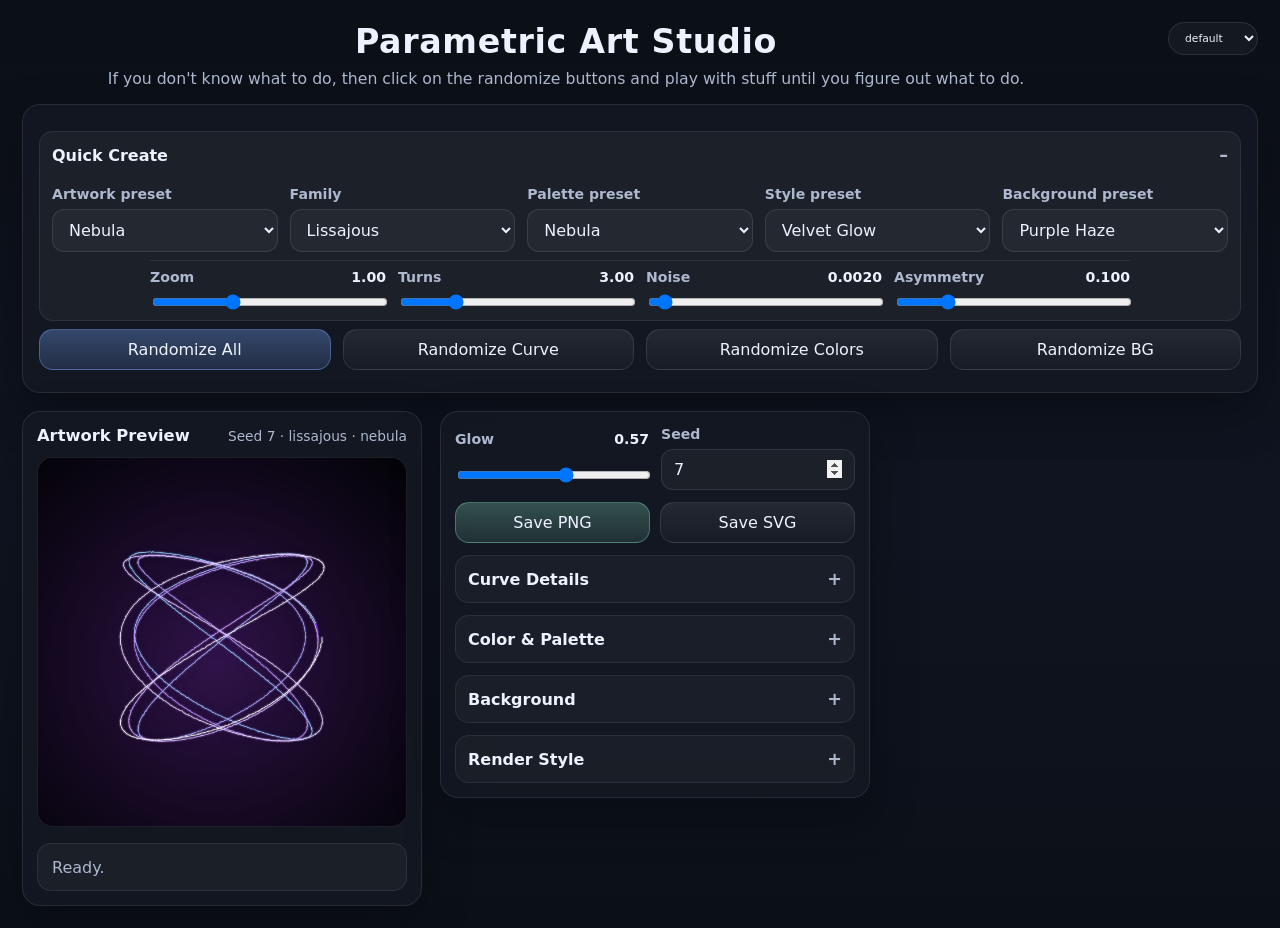
==== commit f8edf8d2: "moving part" ====
--- a/index.html
+++ b/index.html
@@ -4,374 +4,20 @@
     <meta charset="utf-8" />
     <meta name="viewport" content="width=device-width, initial-scale=1" />
     <title>Parametric Art Studio</title>
-    <style>
-      :root {
-        --bg: #0d1016;
-        --panel: #141923;
-        --panel-2: #1a2130;
-        --panel-3: #222c3f;
-        --border: rgba(255, 255, 255, 0.09);
-        --text: #eef2ff;
-        --muted: #aeb8cf;
-        --accent: #79a8ff;
-        --accent-2: #8ae6c6;
-        --danger: #ff7b91;
-        --shadow: 0 18px 48px rgba(0, 0, 0, 0.28);
-        --radius: 18px;
-        --radius-sm: 12px;
-      }
-      * {
-        box-sizing: border-box;
-      }
-      html,
-      body {
-        margin: 0;
-        background: linear-gradient(180deg, #0b0f16, #0f1420 55%, #0b1018);
-        color: var(--text);
-        font-family:
-          Inter,
-          system-ui,
-          -apple-system,
-          BlinkMacSystemFont,
-          "Segoe UI",
-          sans-serif;
-      }
-      body {
-        padding: 22px;
-      }
-      .app {
-        max-width: 1540px;
-        margin: 0 auto;
-      }
-      .header {
-        text-align: center;
-        margin-bottom: 16px;
-      }
-      .header h1 {
-        margin: 0;
-        font-size: clamp(1.6rem, 2.6vw, 2.3rem);
-        font-weight: 700;
-        letter-spacing: 0.02em;
-      }
-      .header p {
-        margin: 8px 0 0;
-        color: var(--muted);
-        font-size: 0.98rem;
-      }
-      .quick-create {
-        background: rgba(20, 25, 35, 0.82);
-        border: 1px solid var(--border);
-        border-radius: var(--radius);
-        padding: 14px 16px;
-        box-shadow: var(--shadow);
-        backdrop-filter: blur(10px);
-        margin-bottom: 18px;
-      }
-      .qc-row {
-        display: grid;
-        gap: 12px;
-        padding: 8px 0;
-      }
-      .qc-row + .qc-row {
-        border-top: 1px solid rgba(255, 255, 255, 0.08);
-      }
-      .qc-row.row-presets {
-        grid-template-columns: repeat(5, minmax(160px, 1fr));
-      }
-      .qc-row.row-shared {
-        grid-template-columns: repeat(4, minmax(180px, 1fr));
-        max-width: 980px;
-        margin: 0 auto;
-      }
-      .qc-row.row-actions {
-        grid-template-columns: repeat(4, minmax(160px, 1fr));
-      }
-      .main {
-        display: grid;
-        grid-template-columns: minmax(400px, 0.5fr) 430px;
-        gap: 18px;
-        align-items: start;
-      }
-      .preview-card,
-      .controls-card {
-        background: rgba(20, 25, 35, 0.82);
-        border: 1px solid var(--border);
-        border-radius: var(--radius);
-        box-shadow: var(--shadow);
-        backdrop-filter: blur(10px);
-      }
-      .preview-card {
-        padding: 14px;
-      }
-      .preview-top {
-        display: flex;
-        justify-content: space-between;
-        align-items: center;
-        gap: 12px;
-        margin-bottom: 12px;
-      }
-      .preview-top h2 {
-        font-size: 1.02rem;
-        margin: 0;
-        font-weight: 600;
-      }
-      .preview-meta {
-        color: var(--muted);
-        font-size: 0.86rem;
-      }
-      .preview-wrap {
-        position: relative;
-        width: 100%;
-        aspect-ratio: 1/1;
-        background: #090c12;
-        border-radius: 16px;
-        overflow: hidden;
-        border: 1px solid rgba(255, 255, 255, 0.08);
-      }
-      canvas#preview {
-        width: 100%;
-        height: 100%;
-        display: block;
-      }
-      .controls-card {
-        padding: 14px;
-      }
-      .sticky {
-        position: sticky;
-        top: 18px;
-      }
-      .control-grid-2 {
-        display: grid;
-        grid-template-columns: 1fr 1fr;
-        gap: 12px;
-        margin-bottom: 12px;
-      }
-      .control {
-        display: grid;
-        gap: 7px;
-        min-width: 0;
-      }
-      .control label,
-      .inline-label {
-        display: flex;
-        justify-content: space-between;
-        align-items: center;
-        gap: 10px;
-        font-size: 0.88rem;
-        color: var(--muted);
-        font-weight: 600;
-      }
-      .control input[type="range"] {
-        width: 100%;
-      }
-      .control input[type="number"],
-      .control select,
-      .control input[type="color"] {
-        width: 100%;
-        border: 1px solid rgba(255, 255, 255, 0.1);
-        border-radius: 12px;
-        background: rgba(255, 255, 255, 0.04);
-        color: var(--text);
-        padding: 10px 12px;
-        font: inherit;
-      }
-      .control input[type="number"]::-webkit-outer-spin-button,
-      .control input[type="number"]::-webkit-inner-spin-button {
-        opacity: 1;
-      }
-      .control input[type="color"] {
-        padding: 6px;
-        min-height: 42px;
-      }
-      .readout {
-        color: var(--text);
-        font-variant-numeric: tabular-nums;
-      }
-      .button-row {
-        display: grid;
-        grid-template-columns: 1fr 1fr;
-        gap: 10px;
-        margin-bottom: 12px;
-      }
-      .button-row.single {
-        grid-template-columns: 1fr;
-      }
-      button {
-        border: 1px solid rgba(255, 255, 255, 0.1);
-        border-radius: 14px;
-        background: linear-gradient(
-          180deg,
-          rgba(255, 255, 255, 0.08),
-          rgba(255, 255, 255, 0.02)
-        );
-        color: var(--text);
-        font: inherit;
-        padding: 10px 14px;
-        cursor: pointer;
-        transition:
-          transform 0.12s ease,
-          border-color 0.12s ease,
-          background 0.12s ease;
-      }
-      button:hover {
-        transform: translateY(-1px);
-        border-color: rgba(255, 255, 255, 0.18);
-      }
-      button.primary {
-        background: linear-gradient(
-          180deg,
-          rgba(121, 168, 255, 0.34),
-          rgba(121, 168, 255, 0.16)
-        );
-        border-color: rgba(121, 168, 255, 0.38);
-      }
-      button.success {
-        background: linear-gradient(
-          180deg,
-          rgba(138, 230, 198, 0.28),
-          rgba(138, 230, 198, 0.12)
-        );
-        border-color: rgba(138, 230, 198, 0.34);
-      }
-      details {
-        background: rgba(255, 255, 255, 0.03);
-        border: 1px solid rgba(255, 255, 255, 0.08);
-        border-radius: 14px;
-        padding: 0 12px;
-        margin-top: 12px;
-        overflow: hidden;
-      }
-      details[open] {
-        background: rgba(255, 255, 255, 0.045);
-      }
-      summary {
-        list-style: none;
-        cursor: pointer;
-        padding: 13px 0;
-        font-weight: 600;
-        display: flex;
-        align-items: center;
-        justify-content: space-between;
-      }
-      summary::-webkit-details-marker {
-        display: none;
-      }
-      summary::after {
-        content: "+";
-        color: var(--muted);
-        font-size: 1.1rem;
-      }
-      details[open] summary::after {
-        content: "–";
-      }
-      .panel-body {
-        padding: 0 0 14px;
-        display: grid;
-        gap: 12px;
-      }
-      .subgroup {
-        display: grid;
-        gap: 10px;
-        padding: 12px;
-        background: rgba(255, 255, 255, 0.03);
-        border: 1px solid rgba(255, 255, 255, 0.06);
-        border-radius: 12px;
-      }
-      .subgroup-title {
-        font-size: 0.8rem;
-        letter-spacing: 0.05em;
-        color: var(--muted);
-        text-transform: uppercase;
-        font-weight: 700;
-      }
-      .palette-grid {
-        display: grid;
-        grid-template-columns: repeat(2, minmax(0, 1fr));
-        gap: 10px;
-      }
-      .palette-grid .control {
-        min-width: 0;
-      }
-      .inline-check {
-        display: flex;
-        align-items: center;
-        justify-content: space-between;
-        gap: 12px;
-        padding: 8px 0 2px;
-        color: var(--muted);
-        font-size: 0.88rem;
-        font-weight: 600;
-      }
-      .mode-select {
-        display: grid;
-        gap: 10px;
-      }
-      .status {
-        margin-top: 16px;
-        border: 1px solid rgba(255, 255, 255, 0.08);
-        background: rgba(255, 255, 255, 0.04);
-        color: var(--muted);
-        padding: 12px 14px;
-        border-radius: 14px;
-        min-height: 48px;
-        display: flex;
-        align-items: center;
-      }
-      .status.good {
-        border-color: rgba(138, 230, 198, 0.22);
-        color: #dcfff3;
-      }
-      .status.warn {
-        border-color: rgba(255, 123, 145, 0.22);
-        color: #ffe0e6;
-      }
-      .muted-note {
-        color: var(--muted);
-        font-size: 0.82rem;
-        line-height: 1.4;
-      }
-      .hidden {
-        display: none !important;
-      }
-      @media (max-width: 1180px) {
-        .main {
-          grid-template-columns: 1fr;
-        }
-        .sticky {
-          position: static;
-        }
-      }
-      @media (max-width: 920px) {
-        .qc-row.row-presets {
-          grid-template-columns: repeat(2, minmax(0, 1fr));
-        }
-        .qc-row.row-shared {
-          grid-template-columns: repeat(2, minmax(0, 1fr));
-        }
-        .qc-row.row-actions {
-          grid-template-columns: repeat(2, minmax(0, 1fr));
-        }
-        .palette-grid {
-          grid-template-columns: 1fr;
-        }
-      }
-      @media (max-width: 560px) {
-        body {
-          padding: 14px;
-        }
-        .qc-row.row-presets,
-        .qc-row.row-shared,
-        .qc-row.row-actions,
-        .control-grid-2,
-        .button-row {
-          grid-template-columns: 1fr;
-        }
-      }
-    </style>
+    <link rel="stylesheet" href="./css/base.css" />
+    <link id="theme-link" rel="stylesheet" href="./css/theme-default.css" />
   </head>
   <body>
     <div class="app">
       <div class="header">
+        <div class="theme-slot">
+          <select id="theme_select" class="theme-select" aria-label="Select theme">
+            <option value="default" selected>default</option>
+            <option value="aurora">aurora</option>
+            <option value="ember">ember</option>
+            <option value="noir">noir</option>
+          </select>
+        </div>
         <h1>Parametric Art Studio</h1>
         <p>
           If you don't know what to do, then click on the randomize buttons and
@@ -380,6 +26,9 @@
       </div>
 
       <section class="quick-create">
+        <details id="quick_create_details" class="quick-create-details" open>
+          <summary aria-label="Toggle quick create controls">Quick Create</summary>
+          <div id="quick_create_controls">
         <div class="qc-row row-presets">
           <div class="control">
             <label for="artwork_preset">Artwork preset</label
@@ -454,6 +103,8 @@
             <input id="asymmetry" type="range" min="0" max="0.5" step="0.005" />
           </div>
         </div>
+          </div>
+        </details>
         <div class="qc-row row-actions">
           <button id="btn_randomize_all" class="primary">Randomize All</button>
           <button id="btn_randomize_curve">Randomize Curve</button>
@@ -1612,6 +1263,13 @@
       const statusEl = document.getElementById("status");
       const previewMeta = document.getElementById("preview_meta");
       const previewWrap = document.querySelector(".preview-wrap");
+      const themeLinkEl = document.getElementById("theme-link");
+      const THEME_FILES = {
+        default: "./css/theme-default.css",
+        aurora: "./css/theme-aurora.css",
+        ember: "./css/theme-ember.css",
+        noir: "./css/theme-noir.css",
+      };
 
       let state = validateSettings(deepClone(DATA.DEFAULT_SETTINGS));
       let isSyncing = false;
@@ -1635,6 +1293,17 @@
         return String(s)
           .replace(/_/g, " ")
           .replace(/\b\w/g, (m) => m.toUpperCase());
+      }
+      function applyTheme(themeName) {
+        const nextTheme = Object.prototype.hasOwnProperty.call(THEME_FILES, themeName)
+          ? themeName
+          : "default";
+        themeLinkEl.href = THEME_FILES[nextTheme];
+        document.documentElement.setAttribute("data-theme", nextTheme);
+        $("theme_select").value = nextTheme;
+      }
+      function handleThemeChange() {
+        applyTheme($("theme_select").value);
       }
       function nowTimestampStr() {
         const d = new Date();
@@ -3519,13 +3188,32 @@
         });
         $("btn_save_png").addEventListener("click", saveCurrentPng);
         $("btn_save_svg").addEventListener("click", saveCurrentSvg);
+        $("theme_select").addEventListener("change", handleThemeChange);
 
         new ResizeObserver(() => scheduleRender()).observe(previewWrap);
         window.addEventListener("resize", scheduleRender);
       }
 
+      const quickCreateDetails = document.getElementById("quick_create_details");
+      const QUICK_CREATE_COLLAPSE_BP = 920;
+
+      function syncQuickCreateDefault(force = false) {
+        const mode = window.innerWidth <= QUICK_CREATE_COLLAPSE_BP ? "mobile" : "desktop";
+        const prevMode = document.body.dataset.quickCreateMode || "";
+        if (force || prevMode !== mode) {
+          quickCreateDetails.open = mode !== "mobile";
+          document.body.dataset.quickCreateMode = mode;
+        }
+      }
+
+      window.addEventListener("resize", () => {
+        syncQuickCreateDefault(false);
+      });
+
       populateSelects();
       connectEvents();
+      applyTheme("default");
+      syncQuickCreateDefault(true);
       writeStateToUI();
       scheduleRender();
       setStatus("Ready.");
--- a/css/base.css
+++ b/css/base.css
@@ -0,0 +1,511 @@
+:root {
+  --bg: #0d1016;
+  --panel: #141923;
+  --panel-2: #1a2130;
+  --panel-3: #222c3f;
+  --border: rgba(255, 255, 255, 0.09);
+  --text: #eef2ff;
+  --muted: #aeb8cf;
+  --accent: #79a8ff;
+  --accent-2: #8ae6c6;
+  --danger: #ff7b91;
+  --shadow: 0 18px 48px rgba(0, 0, 0, 0.28);
+  --radius: 18px;
+  --radius-sm: 12px;
+
+  --page-bg: linear-gradient(180deg, #0b0f16, #0f1420 55%, #0b1018);
+  --panel-bg: rgba(20, 25, 35, 0.82);
+  --panel-border: var(--border);
+  --panel-shadow: var(--shadow);
+  --panel-blur: blur(10px);
+
+  --divider: rgba(255, 255, 255, 0.08);
+  --preview-surface: #090c12;
+  --preview-surface-border: rgba(255, 255, 255, 0.08);
+
+  --field-bg: rgba(255, 255, 255, 0.04);
+  --field-border: rgba(255, 255, 255, 0.1);
+  --field-text: var(--text);
+
+  --button-bg: linear-gradient(
+    180deg,
+    rgba(255, 255, 255, 0.08),
+    rgba(255, 255, 255, 0.02)
+  );
+  --button-border: rgba(255, 255, 255, 0.1);
+  --button-hover-border: rgba(255, 255, 255, 0.18);
+
+  --button-primary-bg: linear-gradient(
+    180deg,
+    rgba(121, 168, 255, 0.34),
+    rgba(121, 168, 255, 0.16)
+  );
+  --button-primary-border: rgba(121, 168, 255, 0.38);
+
+  --button-success-bg: linear-gradient(
+    180deg,
+    rgba(138, 230, 198, 0.28),
+    rgba(138, 230, 198, 0.12)
+  );
+  --button-success-border: rgba(138, 230, 198, 0.34);
+
+  --details-bg: rgba(255, 255, 255, 0.03);
+  --details-open-bg: rgba(255, 255, 255, 0.045);
+  --details-border: rgba(255, 255, 255, 0.08);
+
+  --subgroup-bg: rgba(255, 255, 255, 0.03);
+  --subgroup-border: rgba(255, 255, 255, 0.06);
+
+  --status-bg: rgba(255, 255, 255, 0.04);
+  --status-border: rgba(255, 255, 255, 0.08);
+  --status-text: var(--muted);
+  --status-good-border: rgba(138, 230, 198, 0.22);
+  --status-good-text: #dcfff3;
+  --status-warn-border: rgba(255, 123, 145, 0.22);
+  --status-warn-text: #ffe0e6;
+
+  --theme-select-bg: rgba(255, 255, 255, 0.04);
+  --theme-select-border: rgba(255, 255, 255, 0.1);
+  --theme-select-hover-border: rgba(255, 255, 255, 0.18);
+}
+
+* {
+  box-sizing: border-box;
+}
+
+html,
+body {
+  margin: 0;
+  background: var(--page-bg);
+  color: var(--text);
+  font-family:
+    Inter,
+    system-ui,
+    -apple-system,
+    BlinkMacSystemFont,
+    "Segoe UI",
+    sans-serif;
+}
+
+body {
+  padding: 22px;
+}
+
+.app {
+  max-width: 1540px;
+  margin: 0 auto;
+}
+
+.header {
+  position: relative;
+  text-align: center;
+  margin-bottom: 16px;
+  padding-right: 148px;
+  min-height: 38px;
+}
+
+.header h1 {
+  margin: 0;
+  font-size: clamp(1.6rem, 2.6vw, 2.3rem);
+  font-weight: 700;
+  letter-spacing: 0.02em;
+}
+
+.header p {
+  margin: 8px 0 0;
+  color: var(--muted);
+  font-size: 0.98rem;
+}
+
+.theme-slot {
+  position: absolute;
+  top: 0;
+  right: 0;
+}
+
+.theme-select {
+  min-width: 90px;
+  border: 1px solid var(--theme-select-border);
+  border-radius: 999px;
+  background: var(--theme-select-bg);
+  color: var(--text);
+  padding: 8px 12px;
+  font: inherit;
+  font-size: 0.67rem;
+  line-height: 1;
+  cursor: pointer;
+  transition:
+    border-color 0.12s ease,
+    background 0.12s ease,
+    transform 0.12s ease;
+}
+
+.theme-select:hover {
+  border-color: var(--theme-select-hover-border);
+  transform: translateY(-1px);
+}
+
+.quick-create {
+  background: var(--panel-bg);
+  border: 1px solid var(--panel-border);
+  border-radius: var(--radius);
+  padding: 14px 16px;
+  box-shadow: var(--panel-shadow);
+  backdrop-filter: var(--panel-blur);
+  margin-bottom: 18px;
+}
+
+.qc-row {
+  display: grid;
+  gap: 12px;
+  padding: 8px 0;
+}
+
+.qc-row + .qc-row {
+  border-top: 1px solid var(--divider);
+}
+
+.qc-row.row-presets {
+  grid-template-columns: repeat(5, minmax(160px, 1fr));
+}
+
+.qc-row.row-shared {
+  grid-template-columns: repeat(4, minmax(180px, 1fr));
+  max-width: 980px;
+  margin: 0 auto;
+}
+
+.qc-row.row-actions {
+  grid-template-columns: repeat(4, minmax(160px, 1fr));
+}
+
+.main {
+  display: grid;
+  grid-template-columns: minmax(400px, 0.5fr) 430px;
+  gap: 18px;
+  align-items: start;
+}
+
+.preview-card,
+.controls-card {
+  background: var(--panel-bg);
+  border: 1px solid var(--panel-border);
+  border-radius: var(--radius);
+  box-shadow: var(--panel-shadow);
+  backdrop-filter: var(--panel-blur);
+}
+
+.preview-card {
+  padding: 14px;
+}
+
+.preview-top {
+  display: flex;
+  justify-content: space-between;
+  align-items: center;
+  gap: 12px;
+  margin-bottom: 12px;
+}
+
+.preview-top h2 {
+  font-size: 1.02rem;
+  margin: 0;
+  font-weight: 600;
+}
+
+.preview-meta {
+  color: var(--muted);
+  font-size: 0.86rem;
+}
+
+.preview-wrap {
+  position: relative;
+  width: 100%;
+  aspect-ratio: 1/1;
+  background: var(--preview-surface);
+  border-radius: 16px;
+  overflow: hidden;
+  border: 1px solid var(--preview-surface-border);
+}
+
+canvas#preview {
+  width: 100%;
+  height: 100%;
+  display: block;
+}
+
+.controls-card {
+  padding: 14px;
+}
+
+.sticky {
+  position: sticky;
+  top: 18px;
+}
+
+.control-grid-2 {
+  display: grid;
+  grid-template-columns: 1fr 1fr;
+  gap: 12px;
+  margin-bottom: 12px;
+}
+
+.control {
+  display: grid;
+  gap: 7px;
+  min-width: 0;
+}
+
+.control label,
+.inline-label {
+  display: flex;
+  justify-content: space-between;
+  align-items: center;
+  gap: 10px;
+  font-size: 0.88rem;
+  color: var(--muted);
+  font-weight: 600;
+}
+
+.control input[type="range"] {
+  width: 100%;
+}
+
+.control input[type="number"],
+.control select,
+.control input[type="color"] {
+  width: 100%;
+  border: 1px solid var(--field-border);
+  border-radius: 12px;
+  background: var(--field-bg);
+  color: var(--field-text);
+  padding: 10px 12px;
+  font: inherit;
+}
+
+.control input[type="number"]::-webkit-outer-spin-button,
+.control input[type="number"]::-webkit-inner-spin-button {
+  opacity: 1;
+}
+
+.control input[type="color"] {
+  padding: 6px;
+  min-height: 42px;
+}
+
+.readout {
+  color: var(--text);
+  font-variant-numeric: tabular-nums;
+}
+
+.button-row {
+  display: grid;
+  grid-template-columns: 1fr 1fr;
+  gap: 10px;
+  margin-bottom: 12px;
+}
+
+.button-row.single {
+  grid-template-columns: 1fr;
+}
+
+button {
+  border: 1px solid var(--button-border);
+  border-radius: 14px;
+  background: var(--button-bg);
+  color: var(--text);
+  font: inherit;
+  padding: 10px 14px;
+  cursor: pointer;
+  transition:
+    transform 0.12s ease,
+    border-color 0.12s ease,
+    background 0.12s ease;
+}
+
+button:hover {
+  transform: translateY(-1px);
+  border-color: var(--button-hover-border);
+}
+
+button.primary {
+  background: var(--button-primary-bg);
+  border-color: var(--button-primary-border);
+}
+
+button.success {
+  background: var(--button-success-bg);
+  border-color: var(--button-success-border);
+}
+
+details {
+  background: var(--details-bg);
+  border: 1px solid var(--details-border);
+  border-radius: 14px;
+  padding: 0 12px;
+  margin-top: 12px;
+  overflow: hidden;
+}
+
+details[open] {
+  background: var(--details-open-bg);
+}
+
+summary {
+  list-style: none;
+  cursor: pointer;
+  padding: 13px 0;
+  font-weight: 600;
+  display: flex;
+  align-items: center;
+  justify-content: space-between;
+}
+
+summary::-webkit-details-marker {
+  display: none;
+}
+
+summary::after {
+  content: "+";
+  color: var(--muted);
+  font-size: 1.1rem;
+}
+
+details[open] summary::after {
+  content: "–";
+}
+
+.panel-body {
+  padding: 0 0 14px;
+  display: grid;
+  gap: 12px;
+}
+
+.subgroup {
+  display: grid;
+  gap: 10px;
+  padding: 12px;
+  background: var(--subgroup-bg);
+  border: 1px solid var(--subgroup-border);
+  border-radius: 12px;
+}
+
+.subgroup-title {
+  font-size: 0.8rem;
+  letter-spacing: 0.05em;
+  color: var(--muted);
+  text-transform: uppercase;
+  font-weight: 700;
+}
+
+.palette-grid {
+  display: grid;
+  grid-template-columns: repeat(2, minmax(0, 1fr));
+  gap: 10px;
+}
+
+.palette-grid .control {
+  min-width: 0;
+}
+
+.inline-check {
+  display: flex;
+  align-items: center;
+  justify-content: space-between;
+  gap: 12px;
+  padding: 8px 0 2px;
+  color: var(--muted);
+  font-size: 0.88rem;
+  font-weight: 600;
+}
+
+.mode-select {
+  display: grid;
+  gap: 10px;
+}
+
+.status {
+  margin-top: 16px;
+  border: 1px solid var(--status-border);
+  background: var(--status-bg);
+  color: var(--status-text);
+  padding: 12px 14px;
+  border-radius: 14px;
+  min-height: 48px;
+  display: flex;
+  align-items: center;
+}
+
+.status.good {
+  border-color: var(--status-good-border);
+  color: var(--status-good-text);
+}
+
+.status.warn {
+  border-color: var(--status-warn-border);
+  color: var(--status-warn-text);
+}
+
+.muted-note {
+  color: var(--muted);
+  font-size: 0.82rem;
+  line-height: 1.4;
+}
+
+.hidden {
+  display: none !important;
+}
+
+@media (max-width: 1180px) {
+  .main {
+    grid-template-columns: 1fr;
+  }
+
+  .sticky {
+    position: static;
+  }
+}
+
+@media (max-width: 920px) {
+  .qc-row.row-presets {
+    grid-template-columns: repeat(2, minmax(0, 1fr));
+  }
+
+  .qc-row.row-shared {
+    grid-template-columns: repeat(2, minmax(0, 1fr));
+  }
+
+  .qc-row.row-actions {
+    grid-template-columns: repeat(2, minmax(0, 1fr));
+  }
+
+  .palette-grid {
+    grid-template-columns: 1fr;
+  }
+}
+
+@media (max-width: 720px) {
+  .header {
+    padding-right: 0;
+    padding-top: 42px;
+  }
+
+  .theme-slot {
+    top: 0;
+    right: 0;
+  }
+}
+
+@media (max-width: 560px) {
+  body {
+    padding: 14px;
+  }
+
+  .qc-row.row-presets,
+  .qc-row.row-shared,
+  .qc-row.row-actions,
+  .control-grid-2,
+  .button-row {
+    grid-template-columns: 1fr;
+  }
+}
--- a/css/theme-default.css
+++ b/css/theme-default.css
@@ -0,0 +1,68 @@
+:root {
+  --bg: #0d1016;
+  --panel: #141923;
+  --panel-2: #1a2130;
+  --panel-3: #222c3f;
+  --border: rgba(255, 255, 255, 0.09);
+  --text: #eef2ff;
+  --muted: #aeb8cf;
+  --accent: #79a8ff;
+  --accent-2: #8ae6c6;
+  --danger: #ff7b91;
+  --shadow: 0 18px 48px rgba(0, 0, 0, 0.28);
+  --radius: 18px;
+  --radius-sm: 12px;
+
+  --page-bg: linear-gradient(180deg, #0b0f16, #0f1420 55%, #0b1018);
+  --panel-bg: rgba(20, 25, 35, 0.82);
+  --panel-border: rgba(255, 255, 255, 0.09);
+  --panel-shadow: 0 18px 48px rgba(0, 0, 0, 0.28);
+
+  --divider: rgba(255, 255, 255, 0.08);
+  --preview-surface: #090c12;
+  --preview-surface-border: rgba(255, 255, 255, 0.08);
+
+  --field-bg: rgba(255, 255, 255, 0.04);
+  --field-border: rgba(255, 255, 255, 0.1);
+
+  --button-bg: linear-gradient(
+    180deg,
+    rgba(255, 255, 255, 0.08),
+    rgba(255, 255, 255, 0.02)
+  );
+  --button-border: rgba(255, 255, 255, 0.1);
+  --button-hover-border: rgba(255, 255, 255, 0.18);
+
+  --button-primary-bg: linear-gradient(
+    180deg,
+    rgba(121, 168, 255, 0.34),
+    rgba(121, 168, 255, 0.16)
+  );
+  --button-primary-border: rgba(121, 168, 255, 0.38);
+
+  --button-success-bg: linear-gradient(
+    180deg,
+    rgba(138, 230, 198, 0.28),
+    rgba(138, 230, 198, 0.12)
+  );
+  --button-success-border: rgba(138, 230, 198, 0.34);
+
+  --details-bg: rgba(255, 255, 255, 0.03);
+  --details-open-bg: rgba(255, 255, 255, 0.045);
+  --details-border: rgba(255, 255, 255, 0.08);
+
+  --subgroup-bg: rgba(255, 255, 255, 0.03);
+  --subgroup-border: rgba(255, 255, 255, 0.06);
+
+  --status-bg: rgba(255, 255, 255, 0.04);
+  --status-border: rgba(255, 255, 255, 0.08);
+  --status-text: #aeb8cf;
+  --status-good-border: rgba(138, 230, 198, 0.22);
+  --status-good-text: #dcfff3;
+  --status-warn-border: rgba(255, 123, 145, 0.22);
+  --status-warn-text: #ffe0e6;
+
+  --theme-select-bg: rgba(255, 255, 255, 0.04);
+  --theme-select-border: rgba(255, 255, 255, 0.1);
+  --theme-select-hover-border: rgba(255, 255, 255, 0.18);
+}
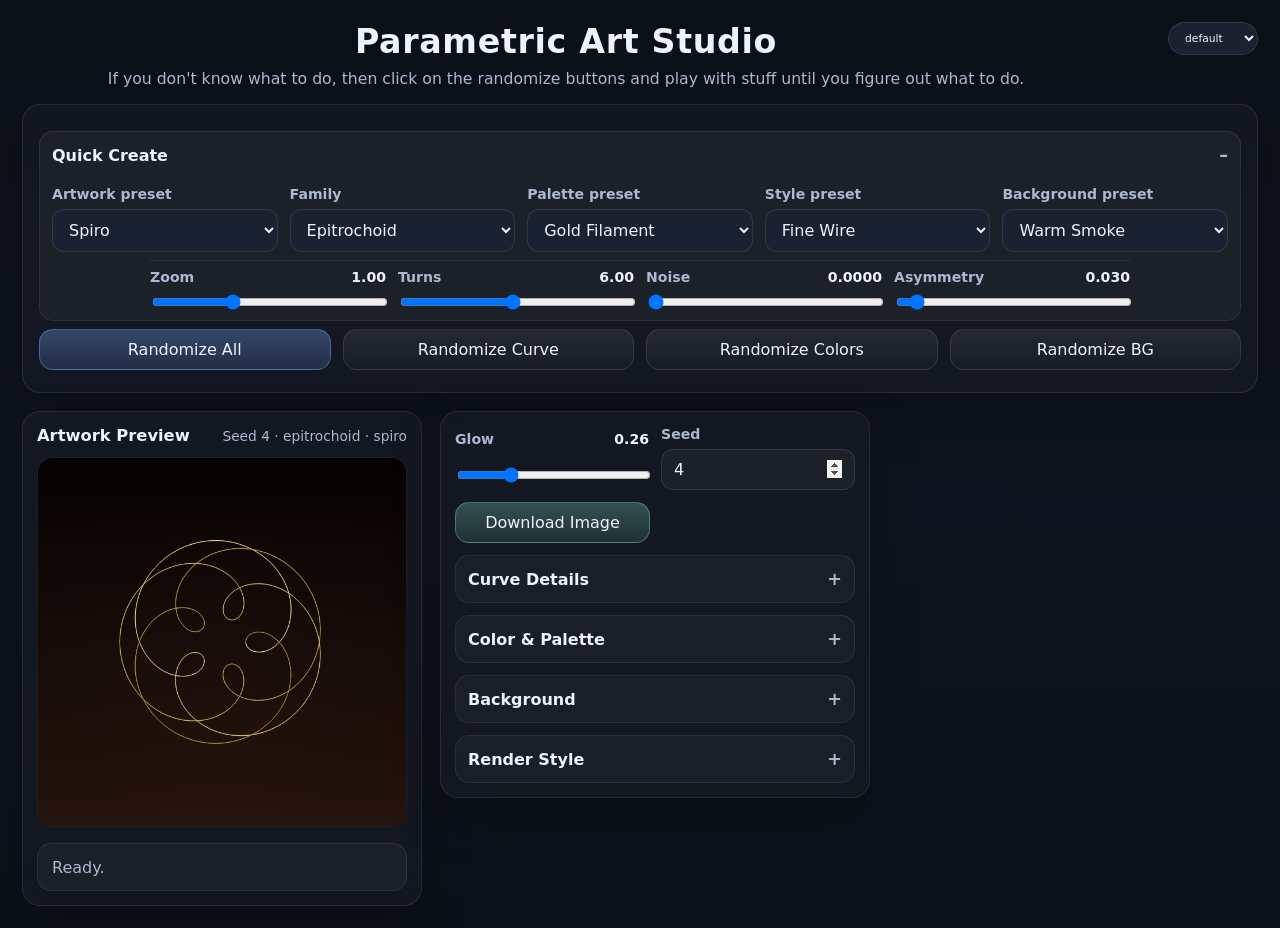
==== commit 9061e388: "Update index.html" ====
--- a/index.html
+++ b/index.html
@@ -11,7 +11,11 @@
     <div class="app">
       <div class="header">
         <div class="theme-slot">
-          <select id="theme_select" class="theme-select" aria-label="Select theme">
+          <select
+            id="theme_select"
+            class="theme-select"
+            aria-label="Select theme"
+          >
             <option value="default" selected>default</option>
             <option value="aurora">aurora</option>
             <option value="ember">ember</option>
@@ -27,82 +31,90 @@
 
       <section class="quick-create">
         <details id="quick_create_details" class="quick-create-details" open>
-          <summary aria-label="Toggle quick create controls">Quick Create</summary>
+          <summary aria-label="Toggle quick create controls">
+            Quick Create
+          </summary>
           <div id="quick_create_controls">
-        <div class="qc-row row-presets">
-          <div class="control">
-            <label for="artwork_preset">Artwork preset</label
-            ><select id="artwork_preset"></select>
-          </div>
-          <div class="control">
-            <label for="family">Family</label
-            ><select id="family"></select>
-          </div>
-          <div class="control">
-            <label for="palette_preset">Palette preset</label
-            ><select id="palette_preset"></select>
-          </div>
-          <div class="control">
-            <label for="style_preset">Style preset</label
-            ><select id="style_preset"></select>
-          </div>
-          <div class="control">
-            <label for="background_preset">Background preset</label
-            ><select id="background_preset"></select>
-          </div>
-        </div>
-        <div class="qc-row row-shared">
-          <div class="control">
-            <label for="zoom"
-              >Zoom
-              <span
-                class="readout"
-                data-output-for="zoom"
-                data-decimals="2"
-              ></span
-            ></label>
-            <input id="zoom" type="range" min="0.5" max="2" step="0.01" />
-          </div>
-          <div class="control">
-            <label for="turns"
-              >Turns
-              <span
-                class="readout"
-                data-output-for="turns"
-                data-decimals="2"
-              ></span
-            ></label>
-            <input id="turns" type="range" min="0.5" max="12" step="0.1" />
-          </div>
-          <div class="control">
-            <label for="noise_strength"
-              >Noise
-              <span
-                class="readout"
-                data-output-for="noise_strength"
-                data-decimals="4"
-              ></span
-            ></label>
-            <input
-              id="noise_strength"
-              type="range"
-              min="0"
-              max="0.05"
-              step="0.0005"
-            />
-          </div>
-          <div class="control">
-            <label for="asymmetry"
-              >Asymmetry
-              <span
-                class="readout"
-                data-output-for="asymmetry"
-                data-decimals="3"
-              ></span
-            ></label>
-            <input id="asymmetry" type="range" min="0" max="0.5" step="0.005" />
-          </div>
-        </div>
+            <div class="qc-row row-presets">
+              <div class="control">
+                <label for="artwork_preset">Artwork preset</label
+                ><select id="artwork_preset"></select>
+              </div>
+              <div class="control">
+                <label for="family">Family</label
+                ><select id="family"></select>
+              </div>
+              <div class="control">
+                <label for="palette_preset">Palette preset</label
+                ><select id="palette_preset"></select>
+              </div>
+              <div class="control">
+                <label for="style_preset">Style preset</label
+                ><select id="style_preset"></select>
+              </div>
+              <div class="control">
+                <label for="background_preset">Background preset</label
+                ><select id="background_preset"></select>
+              </div>
+            </div>
+            <div class="qc-row row-shared">
+              <div class="control">
+                <label for="zoom"
+                  >Zoom
+                  <span
+                    class="readout"
+                    data-output-for="zoom"
+                    data-decimals="2"
+                  ></span
+                ></label>
+                <input id="zoom" type="range" min="0.5" max="2" step="0.01" />
+              </div>
+              <div class="control">
+                <label for="turns"
+                  >Turns
+                  <span
+                    class="readout"
+                    data-output-for="turns"
+                    data-decimals="2"
+                  ></span
+                ></label>
+                <input id="turns" type="range" min="0.5" max="12" step="0.1" />
+              </div>
+              <div class="control">
+                <label for="noise_strength"
+                  >Noise
+                  <span
+                    class="readout"
+                    data-output-for="noise_strength"
+                    data-decimals="4"
+                  ></span
+                ></label>
+                <input
+                  id="noise_strength"
+                  type="range"
+                  min="0"
+                  max="0.05"
+                  step="0.0005"
+                />
+              </div>
+              <div class="control">
+                <label for="asymmetry"
+                  >Asymmetry
+                  <span
+                    class="readout"
+                    data-output-for="asymmetry"
+                    data-decimals="3"
+                  ></span
+                ></label>
+                <input
+                  id="asymmetry"
+                  type="range"
+                  min="0"
+                  max="0.5"
+                  step="0.005"
+                />
+              </div>
+            </div>
           </div>
         </details>
         <div class="qc-row row-actions">
@@ -147,8 +159,8 @@
           </div>
 
           <div class="button-row">
-            <button id="btn_save_png" class="success">Save PNG</button>
-            <button id="btn_save_svg">Save SVG</button>
+            <button id="btn_save_png" class="success">Download Image</button>
+            <!-- <button id="btn_save_svg">Save SVG</button> -->
           </div>
 
           <details>
@@ -948,7 +960,7 @@
           nebula: {
             curve: {
               family: "lissajous",
-              turns: 3.0,
+              turns: 12.0,
               asymmetry: 0.1,
               noise_strength: 0.002,
               params: { a: 3, b: 2, delta: 1.8 },
@@ -1093,9 +1105,10 @@
           "burst.f2": [1, 30],
           "burst.delta": [0, 6.283185307179586],
         },
+        <!-- [_]ToDo: Clean this up later, some dead code -->
         DEFAULT_SETTINGS: {
           meta: {
-            artwork_preset: "nebula",
+            artwork_preset: "spiro",
             style_preset: "velvet_glow",
             palette_preset: "nebula",
             background_preset: "purple_haze",
@@ -1270,8 +1283,12 @@
         ember: "./css/theme-ember.css",
         noir: "./css/theme-noir.css",
       };
-
-      let state = validateSettings(deepClone(DATA.DEFAULT_SETTINGS));
+      const PNG_EXPORT_SIZE = 2048;
+
+      let state = applyArtworkPreset(
+        validateSettings(deepClone(DATA.DEFAULT_SETTINGS)),
+        DATA.DEFAULT_SETTINGS.meta.artwork_preset,
+      );
       let isSyncing = false;
       let renderQueued = false;
       let bgCache = new Map();
@@ -1295,7 +1312,10 @@
           .replace(/\b\w/g, (m) => m.toUpperCase());
       }
       function applyTheme(themeName) {
-        const nextTheme = Object.prototype.hasOwnProperty.call(THEME_FILES, themeName)
+        const nextTheme = Object.prototype.hasOwnProperty.call(
+          THEME_FILES,
+          themeName,
+        )
           ? themeName
           : "default";
         themeLinkEl.href = THEME_FILES[nextTheme];
@@ -2837,25 +2857,36 @@
         }
         return { w, h, cssSize: size, dpr };
       }
-      function renderPreview() {
-        const { w, h, dpr } = ensureCanvasSize();
-        const ctx = previewCanvas.getContext("2d");
-        ctx.clearRect(0, 0, w, h);
-        const bgCanvas = renderBackgroundCanvas(state, 440, 440);
-        ctx.drawImage(bgCanvas, 0, 0, w, h);
+      function renderSceneToCanvas(canvas, width, height) {
+        const ctx = canvas.getContext("2d");
+        ctx.clearRect(0, 0, width, height);
+        const bgCanvas = renderBackgroundCanvas(
+          state,
+          Math.max(440, width),
+          Math.max(440, height),
+        );
+        ctx.drawImage(bgCanvas, 0, 0, width, height);
         const previewPoints = state.style.segment_blending ? 4200 : 7000;
         const curve = generateCurve(state, previewPoints);
         const pieces = buildDrawPieces(curve.x, curve.y, state, false);
         ctx.lineCap = "round";
         ctx.lineJoin = "round";
-        const scale = Math.min(w, h) / 700;
+        const scale = Math.min(width, height) / 700;
         const glowBoost =
           Math.max(0, state.style.glow_layers) *
           state.style.glow_scale *
           2.1 *
           scale;
         for (const piece of pieces) {
-          traceCanvasPath(ctx, curve.x, curve.y, piece.start, piece.end, w, h);
+          traceCanvasPath(
+            ctx,
+            curve.x,
+            curve.y,
+            piece.start,
+            piece.end,
+            width,
+            height,
+          );
           if (state.style.glow_layers > 0 && state.style.glow_alpha > 0) {
             ctx.save();
             ctx.strokeStyle = rgbaString(
@@ -2880,8 +2911,8 @@
               curve.y,
               piece.start,
               piece.end,
-              w,
-              h,
+              width,
+              height,
             );
           }
           ctx.save();
@@ -2893,6 +2924,10 @@
           ctx.stroke();
           ctx.restore();
         }
+      }
+      function renderPreview() {
+        const { w, h } = ensureCanvasSize();
+        renderSceneToCanvas(previewCanvas, w, h);
       }
       function scheduleRender() {
         if (renderQueued) return;
@@ -2964,19 +2999,26 @@
         return `parametric_art_${state.curve.family}_${state.meta.artwork_preset}_${nowTimestampStr()}.${ext}`;
       }
       async function saveCurrentPng() {
-        if (previewCanvas.toBlob) {
+        const exportCanvas = document.createElement("canvas");
+        exportCanvas.width = PNG_EXPORT_SIZE;
+        exportCanvas.height = PNG_EXPORT_SIZE;
+        renderSceneToCanvas(exportCanvas, PNG_EXPORT_SIZE, PNG_EXPORT_SIZE);
+        if (exportCanvas.toBlob) {
           const blob = await new Promise((resolve) =>
-            previewCanvas.toBlob(resolve, "image/png"),
+            exportCanvas.toBlob(resolve, "image/png"),
           );
           downloadBlob(buildExportFilename("png"), blob);
         } else {
-          const dataUrl = previewCanvas.toDataURL("image/png");
+          const dataUrl = exportCanvas.toDataURL("image/png");
           const a = document.createElement("a");
           a.href = dataUrl;
           a.download = buildExportFilename("png");
           a.click();
         }
-        setStatus("Saved PNG export.", "good");
+        setStatus(
+          `Saved ${PNG_EXPORT_SIZE}×${PNG_EXPORT_SIZE} PNG export.`,
+          "good",
+        );
       }
       function saveCurrentSvg() {
         const svgMarkup = buildSvgMarkup(state);
@@ -3187,18 +3229,21 @@
           );
         });
         $("btn_save_png").addEventListener("click", saveCurrentPng);
-        $("btn_save_svg").addEventListener("click", saveCurrentSvg);
+        <!-- $("btn_save_svg").addEventListener("click", saveCurrentSvg); -->
         $("theme_select").addEventListener("change", handleThemeChange);
 
         new ResizeObserver(() => scheduleRender()).observe(previewWrap);
         window.addEventListener("resize", scheduleRender);
       }
 
-      const quickCreateDetails = document.getElementById("quick_create_details");
+      const quickCreateDetails = document.getElementById(
+        "quick_create_details",
+      );
       const QUICK_CREATE_COLLAPSE_BP = 920;
 
       function syncQuickCreateDefault(force = false) {
-        const mode = window.innerWidth <= QUICK_CREATE_COLLAPSE_BP ? "mobile" : "desktop";
+        const mode =
+          window.innerWidth <= QUICK_CREATE_COLLAPSE_BP ? "mobile" : "desktop";
         const prevMode = document.body.dataset.quickCreateMode || "";
         if (force || prevMode !== mode) {
           quickCreateDetails.open = mode !== "mobile";
--- a/css/base.css
+++ b/css/base.css
@@ -271,6 +271,18 @@
   width: 100%;
 }
 
+/* .control input[type="number"],
+.control select,
+.control input[type="color"] {
+  width: 100%;
+  border: 1px solid var(--field-border);
+  border-radius: 12px;
+  background: var(--field-bg);
+  color: var(--field-text);
+  padding: 10px 12px;
+  font: inherit;
+} */
+
 .control input[type="number"],
 .control select,
 .control input[type="color"] {
@@ -281,6 +293,21 @@
   color: var(--field-text);
   padding: 10px 12px;
   font: inherit;
+}
+
+.control select,
+.theme-select {
+  background: #1a2130;
+  color: var(--text);
+  color-scheme: dark;
+}
+
+.control select option,
+.control select optgroup,
+.theme-select option,
+.theme-select optgroup {
+  background: #1a2130;
+  color: var(--text);
 }
 
 .control input[type="number"]::-webkit-outer-spin-button,
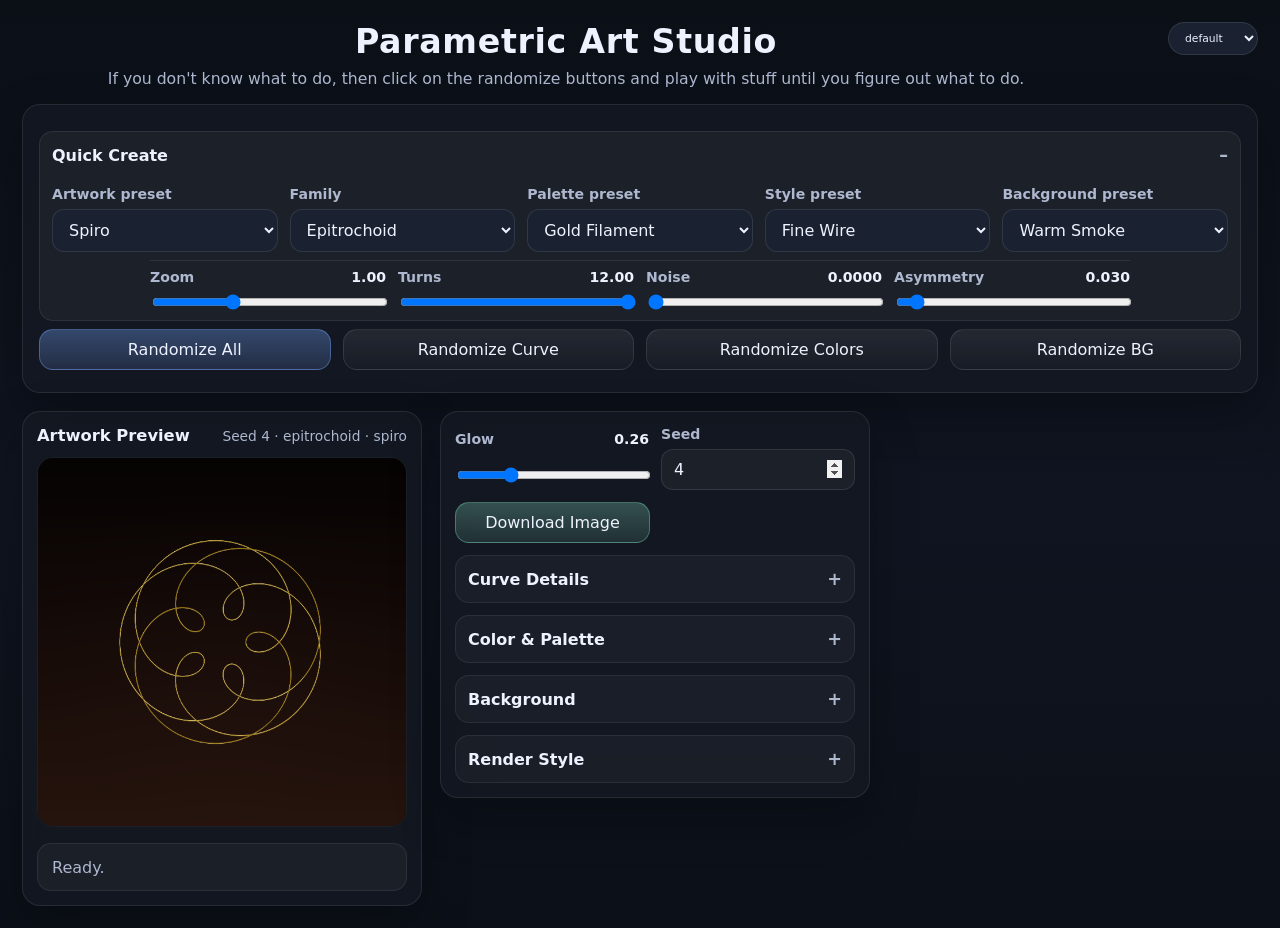
==== commit 26f7d9b6: "changed some default parts" ====
--- a/index.html
+++ b/index.html
@@ -1002,7 +1002,7 @@
           spiro: {
             curve: {
               family: "epitrochoid",
-              turns: 6.0,
+              turns: 12.0,
               asymmetry: 0.03,
               noise_strength: 0.0,
               params: { R: 5, r: 3, d: 5 },
@@ -1105,7 +1105,6 @@
           "burst.f2": [1, 30],
           "burst.delta": [0, 6.283185307179586],
         },
-        <!-- [_]ToDo: Clean this up later, some dead code -->
         DEFAULT_SETTINGS: {
           meta: {
             artwork_preset: "spiro",
@@ -1116,20 +1115,20 @@
           },
           curve: {
             family: "lissajous",
-            turns: 3.0,
+            turns: 12.0,
             asymmetry: 0.1,
             noise_strength: 0.002,
             zoom: 1.0,
             params: { a: 3.0, b: 2.0, delta: 1.5707963267948966 },
           },
           style: {
-            glow_macro: 0.6,
-            line_width: 1.6,
-            glow_layers: 8,
-            glow_alpha: 0.055,
-            glow_scale: 2.0,
+            glow_macro: 0.2,
+            line_width: 1.0,
+            glow_layers: 3,
+            glow_alpha: 0.025,
+            glow_scale: 1.4,
             main_alpha: 0.95,
-            segment_blending: true,
+            segment_blending: false,
           },
           color: {
             mode: "palette",
